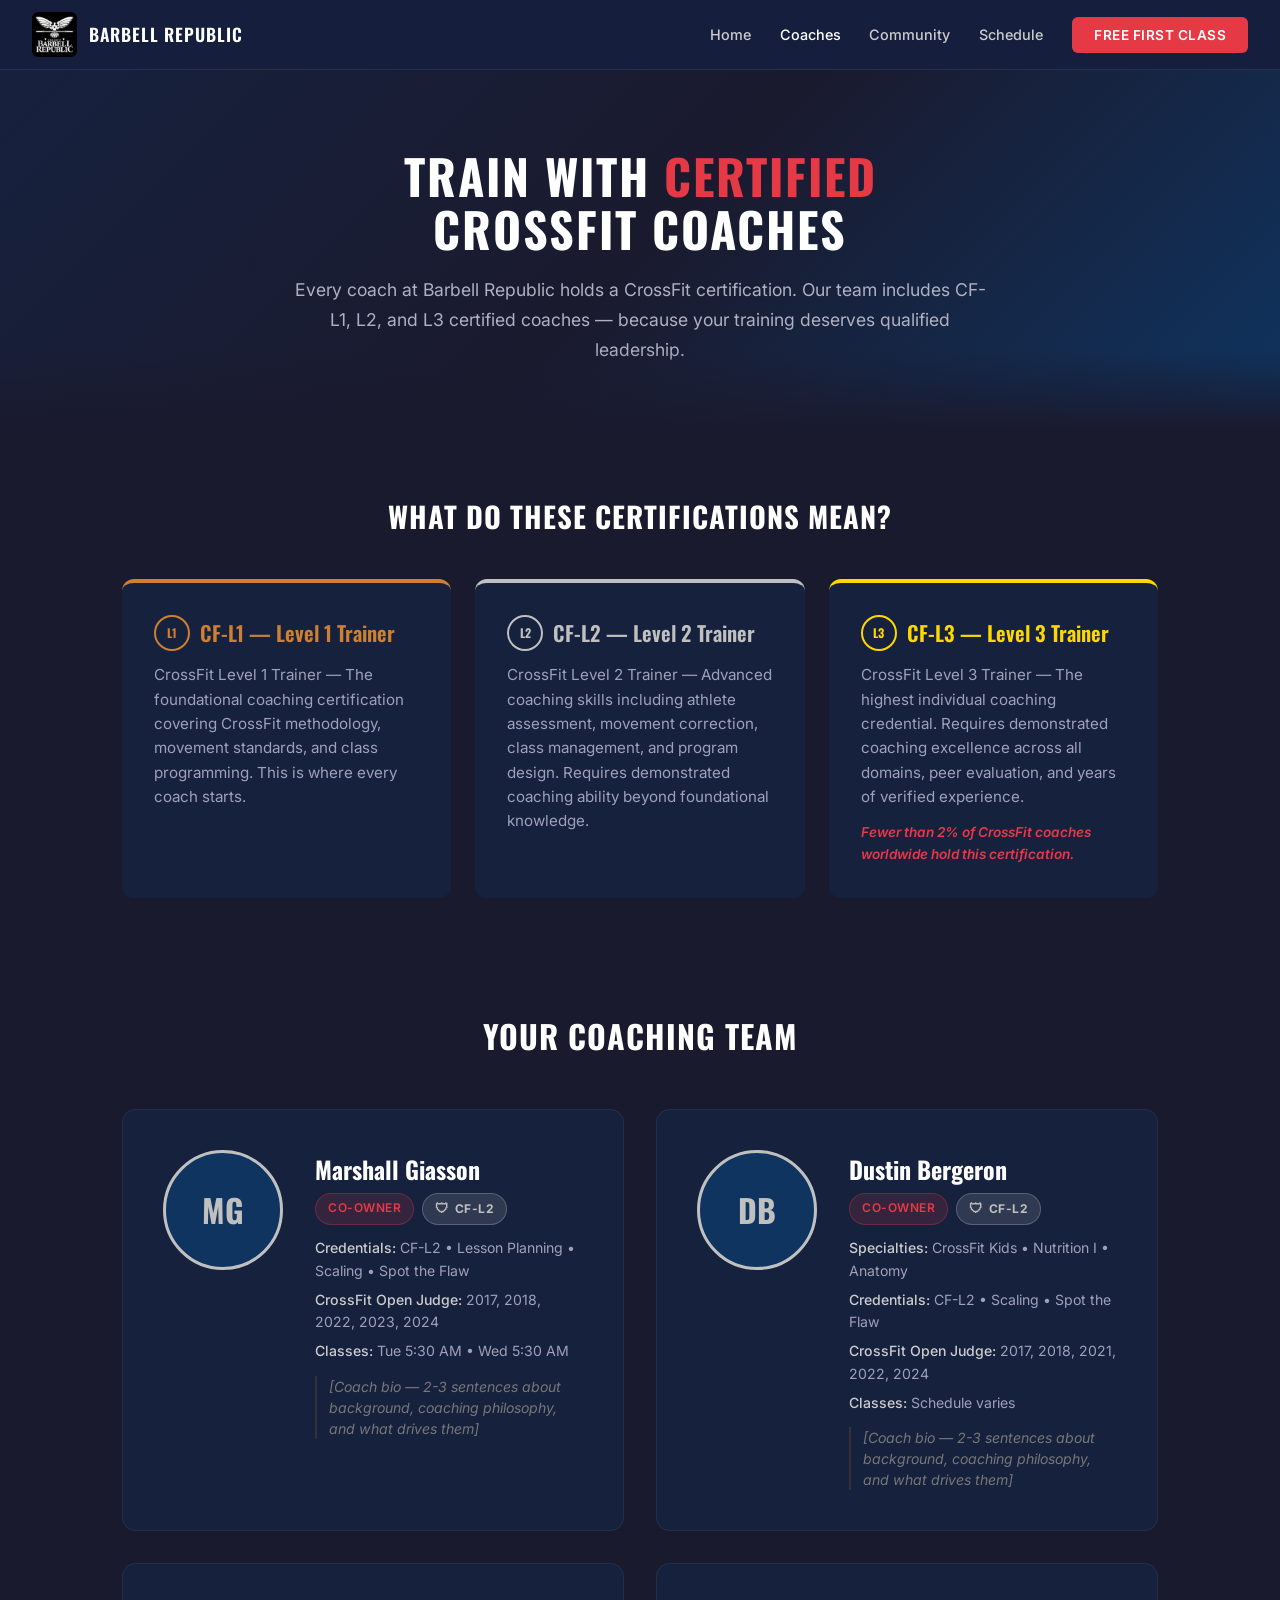
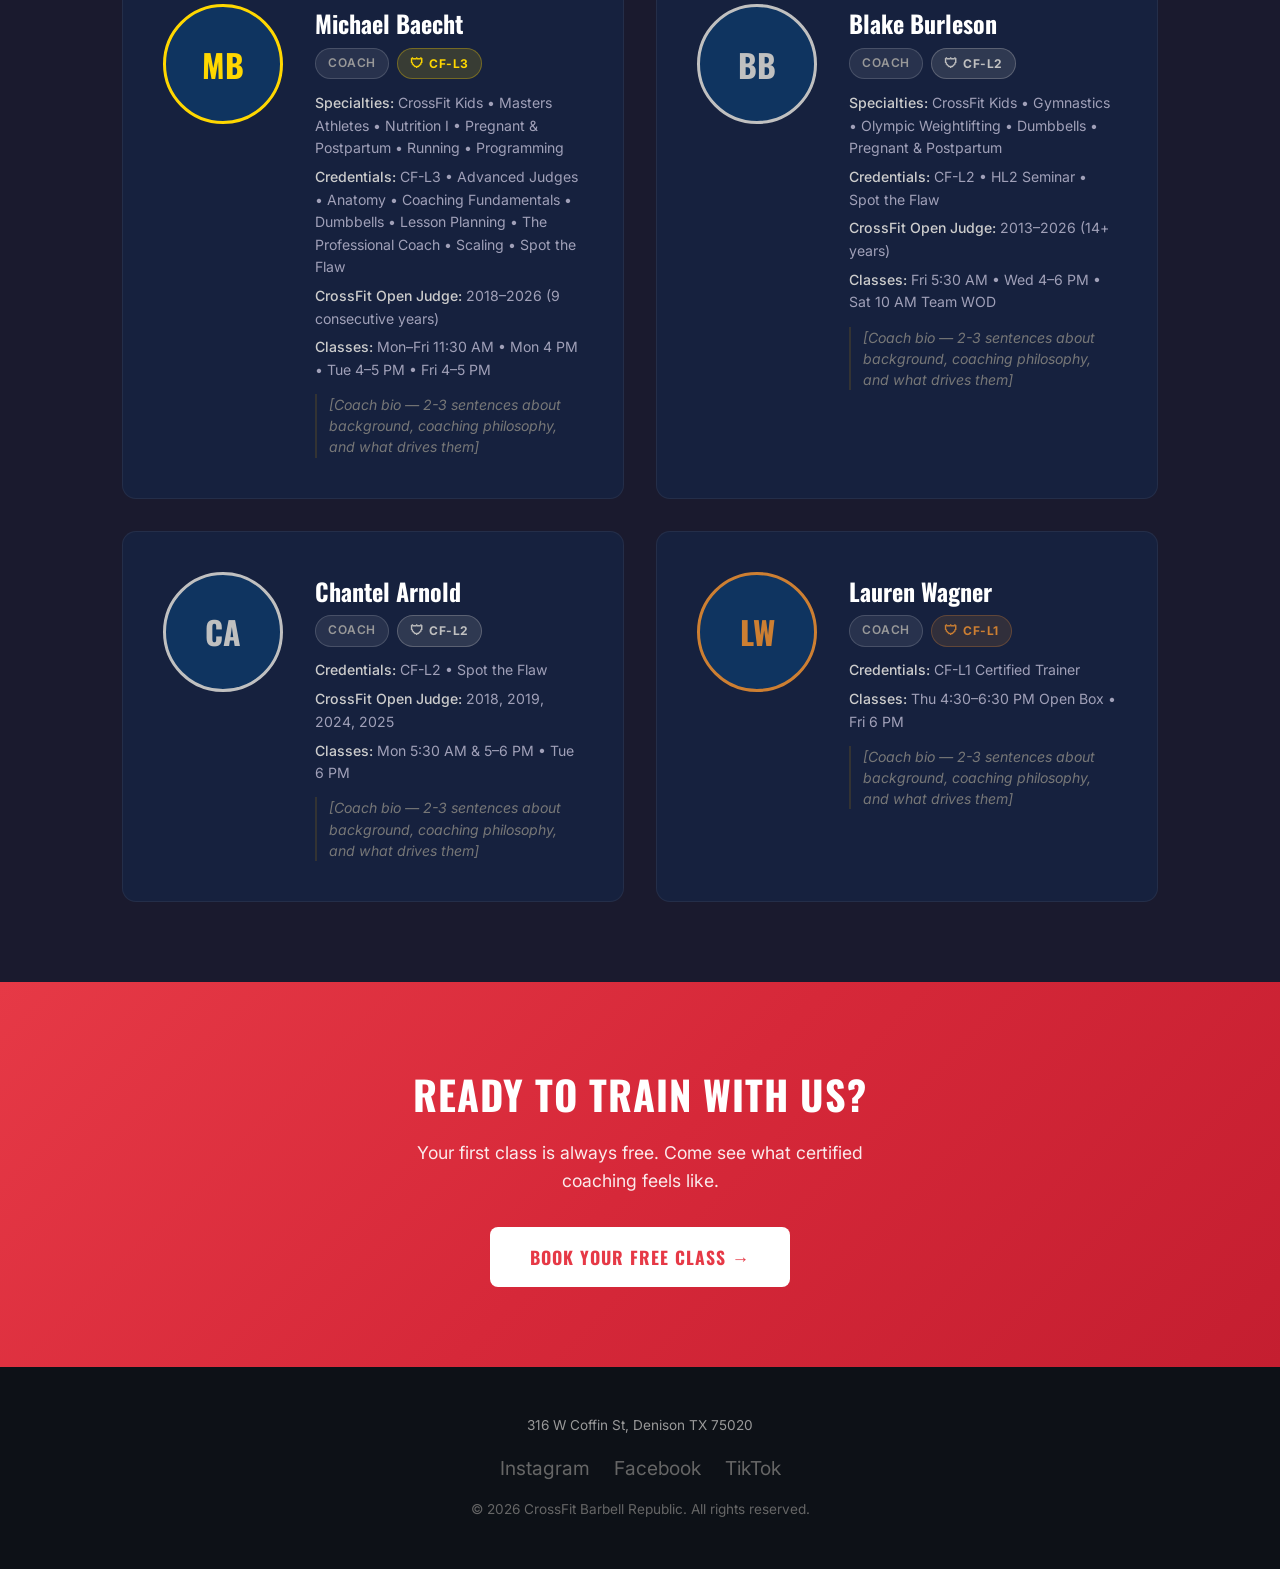
==== cbr_mockup_coaches.html @ 16a5400e "Replace placeholder scaffold with real CBR mockup pages - Homepage with hero, coach previews, stats," ====
<!DOCTYPE html>
<html lang="en">
<head>
<meta charset="UTF-8">
<meta name="viewport" content="width=device-width, initial-scale=1.0">
<title>Meet Our Coaches — CrossFit Barbell Republic</title>
<link href="https://fonts.googleapis.com/css2?family=Oswald:wght@400;600;700&family=Inter:wght@300;400;500;600&display=swap" rel="stylesheet">
<style>
*{margin:0;padding:0;box-sizing:border-box}
body{font-family:'Inter',sans-serif;background:#1a1a2e;color:#fff;line-height:1.6}
a{color:#e63946;text-decoration:none}
a:hover{text-decoration:underline}

/* NAV */
nav{position:sticky;top:0;z-index:100;background:rgba(22,33,62,0.97);backdrop-filter:blur(10px);padding:0 2rem;display:flex;align-items:center;justify-content:space-between;height:70px;border-bottom:1px solid rgba(255,255,255,0.08)}
.nav-logo{display:flex;align-items:center;gap:12px}
.nav-logo img{height:45px;border-radius:6px}
.nav-logo span{font-family:'Oswald',sans-serif;font-size:1.1rem;font-weight:600;letter-spacing:1px}
.nav-links{display:flex;align-items:center;gap:1.8rem;list-style:none}
.nav-links a{color:#ccc;font-size:0.9rem;font-weight:500;transition:color 0.2s}
.nav-links a:hover{color:#fff;text-decoration:none}
.nav-links .cta-btn{background:#e63946;color:#fff;padding:10px 22px;border-radius:6px;font-weight:600;font-size:0.85rem;letter-spacing:0.5px;transition:all 0.3s}
.nav-links .cta-btn:hover{background:#d62839;transform:translateY(-1px)}

/* HERO */
.hero{padding:5rem 2rem 4rem;text-align:center;background:linear-gradient(135deg,#16213e 0%,#1a1a2e 50%,#0f3460 100%);position:relative}
.hero::after{content:'';position:absolute;bottom:0;left:0;right:0;height:80px;background:linear-gradient(transparent,#1a1a2e)}
.hero h1{font-family:'Oswald',sans-serif;font-size:3rem;font-weight:700;letter-spacing:2px;margin-bottom:1.2rem;line-height:1.1}
.hero h1 span{color:#e63946}
.hero p{max-width:700px;margin:0 auto;font-size:1.1rem;color:#b0b0c0;line-height:1.7}

/* CERT EXPLAINER */
.cert-section{padding:4rem 2rem;max-width:1100px;margin:0 auto}
.cert-section h2{font-family:'Oswald',sans-serif;font-size:1.8rem;text-align:center;margin-bottom:2.5rem;letter-spacing:1px}
.cert-grid{display:grid;grid-template-columns:repeat(auto-fit,minmax(300px,1fr));gap:1.5rem}
.cert-card{background:#16213e;border-radius:12px;padding:2rem;border-top:4px solid;transition:transform 0.3s}
.cert-card:hover{transform:translateY(-4px)}
.cert-card.l1{border-top-color:#CD7F32}
.cert-card.l2{border-top-color:#C0C0C0}
.cert-card.l3{border-top-color:#FFD700}
.cert-card .cert-label{font-family:'Oswald',sans-serif;font-size:1.3rem;font-weight:600;margin-bottom:0.8rem;display:flex;align-items:center;gap:10px}
.cert-card.l1 .cert-label{color:#CD7F32}
.cert-card.l2 .cert-label{color:#C0C0C0}
.cert-card.l3 .cert-label{color:#FFD700}
.cert-card .cert-badge-icon{width:36px;height:36px;border-radius:50%;display:flex;align-items:center;justify-content:center;font-size:0.75rem;font-weight:700;border:2px solid}
.cert-card.l1 .cert-badge-icon{border-color:#CD7F32;color:#CD7F32}
.cert-card.l2 .cert-badge-icon{border-color:#C0C0C0;color:#C0C0C0}
.cert-card.l3 .cert-badge-icon{border-color:#FFD700;color:#FFD700}
.cert-card p{color:#a0a0b8;font-size:0.95rem;line-height:1.6}
.cert-card .rarity{margin-top:0.8rem;font-size:0.85rem;font-weight:600;color:#e63946;font-style:italic}

/* COACH CARDS */
.coaches-section{padding:3rem 2rem 5rem;max-width:1100px;margin:0 auto}
.coaches-section h2{font-family:'Oswald',sans-serif;font-size:2rem;text-align:center;margin-bottom:3rem;letter-spacing:1px}
.coaches-grid{display:grid;grid-template-columns:repeat(auto-fit,minmax(480px,1fr));gap:2rem}
@media(max-width:540px){.coaches-grid{grid-template-columns:1fr}}
.coach-card{background:#16213e;border-radius:14px;padding:2.5rem;display:flex;gap:2rem;align-items:flex-start;border:1px solid rgba(255,255,255,0.06);transition:all 0.3s;position:relative;overflow:hidden}
.coach-card:hover{transform:translateY(-4px);box-shadow:0 12px 40px rgba(0,0,0,0.3);border-color:rgba(255,255,255,0.12)}
.coach-avatar{flex-shrink:0;width:120px;height:120px;border-radius:50%;display:flex;align-items:center;justify-content:center;font-family:'Oswald',sans-serif;font-size:2rem;font-weight:700;background:#0f3460;border:3px solid}
.coach-avatar.l1{border-color:#CD7F32;color:#CD7F32}
.coach-avatar.l2{border-color:#C0C0C0;color:#C0C0C0}
.coach-avatar.l3{border-color:#FFD700;color:#FFD700}
.coach-info{flex:1;min-width:0}
.coach-name{font-family:'Oswald',sans-serif;font-size:1.5rem;font-weight:700;margin-bottom:0.3rem}
.coach-badges{display:flex;gap:8px;flex-wrap:wrap;margin-bottom:0.8rem}
.role-badge{padding:4px 12px;border-radius:20px;font-size:0.75rem;font-weight:600;letter-spacing:0.5px;text-transform:uppercase}
.role-badge.owner{background:rgba(230,57,70,0.15);color:#e63946;border:1px solid rgba(230,57,70,0.3)}
.role-badge.coach{background:rgba(255,255,255,0.08);color:#999;border:1px solid rgba(255,255,255,0.15)}
.cert-badge{padding:4px 12px;border-radius:20px;font-size:0.75rem;font-weight:700;letter-spacing:0.5px;display:flex;align-items:center;gap:5px}
.cert-badge.l1{background:rgba(205,127,50,0.15);color:#CD7F32;border:1px solid rgba(205,127,50,0.3)}
.cert-badge.l2{background:rgba(192,192,192,0.15);color:#C0C0C0;border:1px solid rgba(192,192,192,0.3)}
.cert-badge.l3{background:rgba(255,215,0,0.15);color:#FFD700;border:1px solid rgba(255,215,0,0.3)}
.cert-badge .shield{font-size:0.85rem}
.coach-detail{font-size:0.88rem;color:#a0a0b8;margin-bottom:0.4rem}
.coach-detail strong{color:#ccc;font-weight:500}
.coach-bio{font-size:0.88rem;color:#777;font-style:italic;margin-top:0.8rem;line-height:1.5;border-left:2px solid #333;padding-left:12px}

/* BOTTOM CTA */
.bottom-cta{padding:5rem 2rem;text-align:center;background:linear-gradient(135deg,#e63946 0%,#d62839 50%,#c41e30 100%)}
.bottom-cta h2{font-family:'Oswald',sans-serif;font-size:2.5rem;margin-bottom:0.8rem;letter-spacing:1px}
.bottom-cta p{font-size:1.1rem;margin-bottom:2rem;opacity:0.9;max-width:500px;margin-left:auto;margin-right:auto}
.bottom-cta .btn{display:inline-block;background:#fff;color:#e63946;padding:16px 40px;border-radius:8px;font-family:'Oswald',sans-serif;font-size:1.1rem;font-weight:700;letter-spacing:1px;transition:all 0.3s;text-decoration:none}
.bottom-cta .btn:hover{transform:translateY(-2px);box-shadow:0 8px 30px rgba(0,0,0,0.3);text-decoration:none}

/* FOOTER */
footer{background:#0d1117;padding:3rem 2rem;text-align:center;color:#666;font-size:0.85rem}
footer .address{color:#999;margin-bottom:0.5rem}
footer .socials{margin:1rem 0;display:flex;justify-content:center;gap:1.5rem}
footer .socials a{color:#666;font-size:1.2rem;transition:color 0.2s}
footer .socials a:hover{color:#e63946}

/* MOBILE */
@media(max-width:768px){
  .nav-links{display:none}
  .hero h1{font-size:2rem}
  .hero p{font-size:0.95rem}
  .cert-grid{grid-template-columns:1fr}
  .coach-card{flex-direction:column;align-items:center;text-align:center;padding:2rem 1.5rem}
  .coach-info{text-align:center}
  .coach-badges{justify-content:center}
  .coach-bio{border-left:none;padding-left:0;border-top:1px solid #333;padding-top:10px;text-align:center}
  .bottom-cta h2{font-size:1.8rem}
}
</style>
</head>
<body>

<!-- NAV -->
<nav>
  <div class="nav-logo">
    <img src="logo.jpg" alt="CBR Logo" onerror="this.style.display='none'">
    <span>BARBELL REPUBLIC</span>
  </div>
  <ul class="nav-links">
    <li><a href="cbr_mockup_homepage.html">Home</a></li>
    <li><a href="cbr_mockup_coaches.html" style="color:#fff">Coaches</a></li>
    <li><a href="cbr_mockup_social.html">Community</a></li>
    <li><a href="cbr_mockup_freetrial.html">Schedule</a></li>
    <li><a href="cbr_mockup_freetrial.html" class="cta-btn">FREE FIRST CLASS</a></li>
  </ul>
</nav>

<!-- HERO -->
<section class="hero">
  <h1>TRAIN WITH <span>CERTIFIED</span><br>CROSSFIT COACHES</h1>
  <p>Every coach at Barbell Republic holds a CrossFit certification. Our team includes CF-L1, L2, and L3 certified coaches &mdash; because your training deserves qualified leadership.</p>
</section>

<!-- CERTIFICATION EXPLAINER -->
<section class="cert-section">
  <h2>WHAT DO THESE CERTIFICATIONS MEAN?</h2>
  <div class="cert-grid">
    <div class="cert-card l1">
      <div class="cert-label"><div class="cert-badge-icon">L1</div> CF-L1 &mdash; Level 1 Trainer</div>
      <p>CrossFit Level 1 Trainer &mdash; The foundational coaching certification covering CrossFit methodology, movement standards, and class programming. This is where every coach starts.</p>
    </div>
    <div class="cert-card l2">
      <div class="cert-label"><div class="cert-badge-icon">L2</div> CF-L2 &mdash; Level 2 Trainer</div>
      <p>CrossFit Level 2 Trainer &mdash; Advanced coaching skills including athlete assessment, movement correction, class management, and program design. Requires demonstrated coaching ability beyond foundational knowledge.</p>
    </div>
    <div class="cert-card l3">
      <div class="cert-label"><div class="cert-badge-icon">L3</div> CF-L3 &mdash; Level 3 Trainer</div>
      <p>CrossFit Level 3 Trainer &mdash; The highest individual coaching credential. Requires demonstrated coaching excellence across all domains, peer evaluation, and years of verified experience.</p>
      <div class="rarity">Fewer than 2% of CrossFit coaches worldwide hold this certification.</div>
    </div>
  </div>
</section>

<!-- COACH CARDS -->
<section class="coaches-section">
  <h2>YOUR COACHING TEAM</h2>
  <div class="coaches-grid">

    <!-- Marshall -->
    <div class="coach-card">
      <div class="coach-avatar l2">MG</div>
      <div class="coach-info">
        <div class="coach-name">Marshall Giasson</div>
        <div class="coach-badges">
          <span class="role-badge owner">Co-Owner</span>
          <span class="cert-badge l2"><span class="shield">&#x1f6e1;</span> CF-L2</span>
        </div>
        <div class="coach-detail"><strong>Credentials:</strong> CF-L2 &bull; Lesson Planning &bull; Scaling &bull; Spot the Flaw</div>
        <div class="coach-detail"><strong>CrossFit Open Judge:</strong> 2017, 2018, 2022, 2023, 2024</div>
        <div class="coach-detail"><strong>Classes:</strong> Tue 5:30 AM &bull; Wed 5:30 AM</div>
        <div class="coach-bio">[Coach bio &mdash; 2-3 sentences about background, coaching philosophy, and what drives them]</div>
      </div>
    </div>

    <!-- Dustin -->
    <div class="coach-card">
      <div class="coach-avatar l2">DB</div>
      <div class="coach-info">
        <div class="coach-name">Dustin Bergeron</div>
        <div class="coach-badges">
          <span class="role-badge owner">Co-Owner</span>
          <span class="cert-badge l2"><span class="shield">&#x1f6e1;</span> CF-L2</span>
        </div>
        <div class="coach-detail"><strong>Specialties:</strong> CrossFit Kids &bull; Nutrition I &bull; Anatomy</div>
        <div class="coach-detail"><strong>Credentials:</strong> CF-L2 &bull; Scaling &bull; Spot the Flaw</div>
        <div class="coach-detail"><strong>CrossFit Open Judge:</strong> 2017, 2018, 2021, 2022, 2024</div>
        <div class="coach-detail"><strong>Classes:</strong> Schedule varies</div>
        <div class="coach-bio">[Coach bio &mdash; 2-3 sentences about background, coaching philosophy, and what drives them]</div>
      </div>
    </div>

    <!-- Michael -->
    <div class="coach-card">
      <div class="coach-avatar l3">MB</div>
      <div class="coach-info">
        <div class="coach-name">Michael Baecht</div>
        <div class="coach-badges">
          <span class="role-badge coach">Coach</span>
          <span class="cert-badge l3"><span class="shield">&#x1f6e1;</span> CF-L3</span>
        </div>
        <div class="coach-detail"><strong>Specialties:</strong> CrossFit Kids &bull; Masters Athletes &bull; Nutrition I &bull; Pregnant &amp; Postpartum &bull; Running &bull; Programming</div>
        <div class="coach-detail"><strong>Credentials:</strong> CF-L3 &bull; Advanced Judges &bull; Anatomy &bull; Coaching Fundamentals &bull; Dumbbells &bull; Lesson Planning &bull; The Professional Coach &bull; Scaling &bull; Spot the Flaw</div>
        <div class="coach-detail"><strong>CrossFit Open Judge:</strong> 2018&ndash;2026 (9 consecutive years)</div>
        <div class="coach-detail"><strong>Classes:</strong> Mon&ndash;Fri 11:30 AM &bull; Mon 4 PM &bull; Tue 4&ndash;5 PM &bull; Fri 4&ndash;5 PM</div>
        <div class="coach-bio">[Coach bio &mdash; 2-3 sentences about background, coaching philosophy, and what drives them]</div>
      </div>
    </div>

    <!-- Blake -->
    <div class="coach-card">
      <div class="coach-avatar l2">BB</div>
      <div class="coach-info">
        <div class="coach-name">Blake Burleson</div>
        <div class="coach-badges">
          <span class="role-badge coach">Coach</span>
          <span class="cert-badge l2"><span class="shield">&#x1f6e1;</span> CF-L2</span>
        </div>
        <div class="coach-detail"><strong>Specialties:</strong> CrossFit Kids &bull; Gymnastics &bull; Olympic Weightlifting &bull; Dumbbells &bull; Pregnant &amp; Postpartum</div>
        <div class="coach-detail"><strong>Credentials:</strong> CF-L2 &bull; HL2 Seminar &bull; Spot the Flaw</div>
        <div class="coach-detail"><strong>CrossFit Open Judge:</strong> 2013&ndash;2026 (14+ years)</div>
        <div class="coach-detail"><strong>Classes:</strong> Fri 5:30 AM &bull; Wed 4&ndash;6 PM &bull; Sat 10 AM Team WOD</div>
        <div class="coach-bio">[Coach bio &mdash; 2-3 sentences about background, coaching philosophy, and what drives them]</div>
      </div>
    </div>

    <!-- Chantel -->
    <div class="coach-card">
      <div class="coach-avatar l2">CA</div>
      <div class="coach-info">
        <div class="coach-name">Chantel Arnold</div>
        <div class="coach-badges">
          <span class="role-badge coach">Coach</span>
          <span class="cert-badge l2"><span class="shield">&#x1f6e1;</span> CF-L2</span>
        </div>
        <div class="coach-detail"><strong>Credentials:</strong> CF-L2 &bull; Spot the Flaw</div>
        <div class="coach-detail"><strong>CrossFit Open Judge:</strong> 2018, 2019, 2024, 2025</div>
        <div class="coach-detail"><strong>Classes:</strong> Mon 5:30 AM &amp; 5&ndash;6 PM &bull; Tue 6 PM</div>
        <div class="coach-bio">[Coach bio &mdash; 2-3 sentences about background, coaching philosophy, and what drives them]</div>
      </div>
    </div>

    <!-- Lauren -->
    <div class="coach-card">
      <div class="coach-avatar l1">LW</div>
      <div class="coach-info">
        <div class="coach-name">Lauren Wagner</div>
        <div class="coach-badges">
          <span class="role-badge coach">Coach</span>
          <span class="cert-badge l1"><span class="shield">&#x1f6e1;</span> CF-L1</span>
        </div>
        <div class="coach-detail"><strong>Credentials:</strong> CF-L1 Certified Trainer</div>
        <div class="coach-detail"><strong>Classes:</strong> Thu 4:30&ndash;6:30 PM Open Box &bull; Fri 6 PM</div>
        <div class="coach-bio">[Coach bio &mdash; 2-3 sentences about background, coaching philosophy, and what drives them]</div>
      </div>
    </div>

  </div>
</section>

<!-- BOTTOM CTA -->
<section class="bottom-cta">
  <h2>READY TO TRAIN WITH US?</h2>
  <p>Your first class is always free. Come see what certified coaching feels like.</p>
  <a href="cbr_mockup_freetrial.html" class="btn">BOOK YOUR FREE CLASS &rarr;</a>
</section>

<!-- FOOTER -->
<footer>
  <div class="address">316 W Coffin St, Denison TX 75020</div>
  <div class="socials">
    <a href="#">Instagram</a>
    <a href="#">Facebook</a>
    <a href="#">TikTok</a>
  </div>
  <p>&copy; 2026 CrossFit Barbell Republic. All rights reserved.</p>
</footer>

</body>
</html>
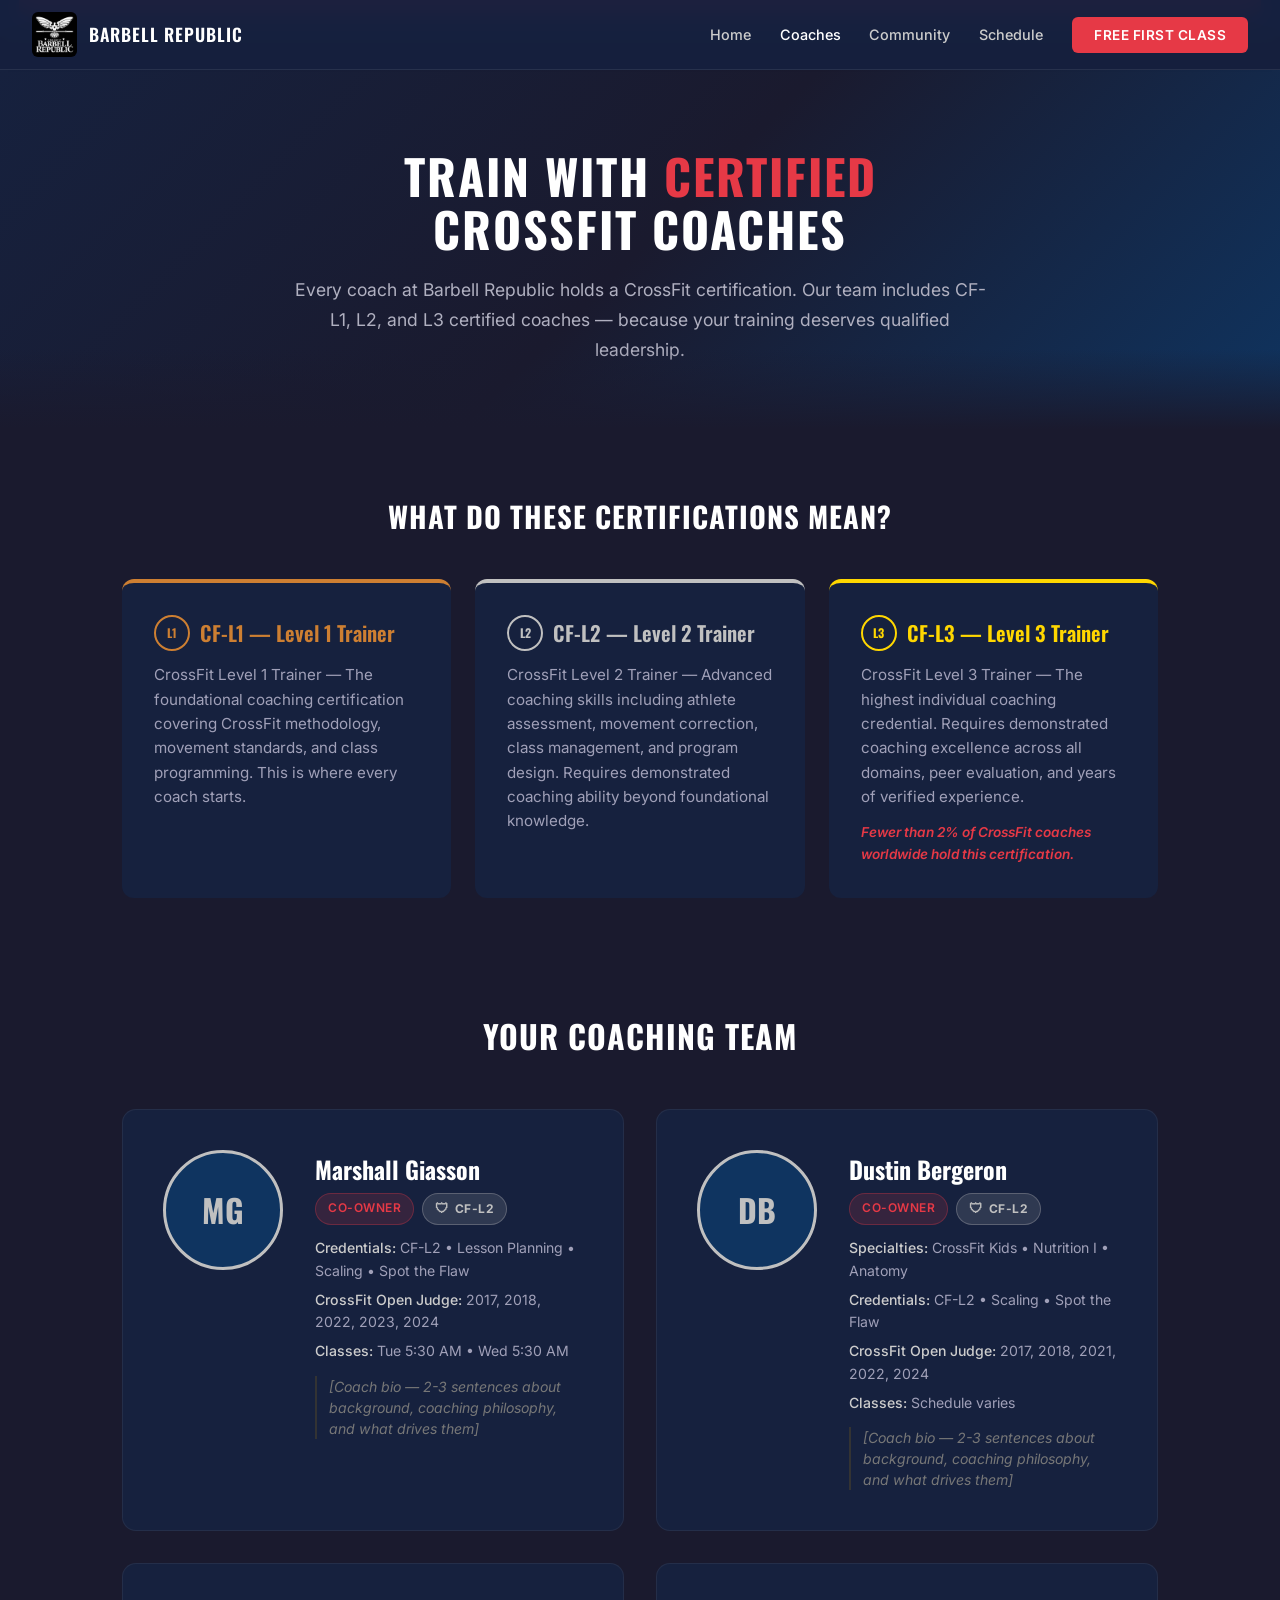
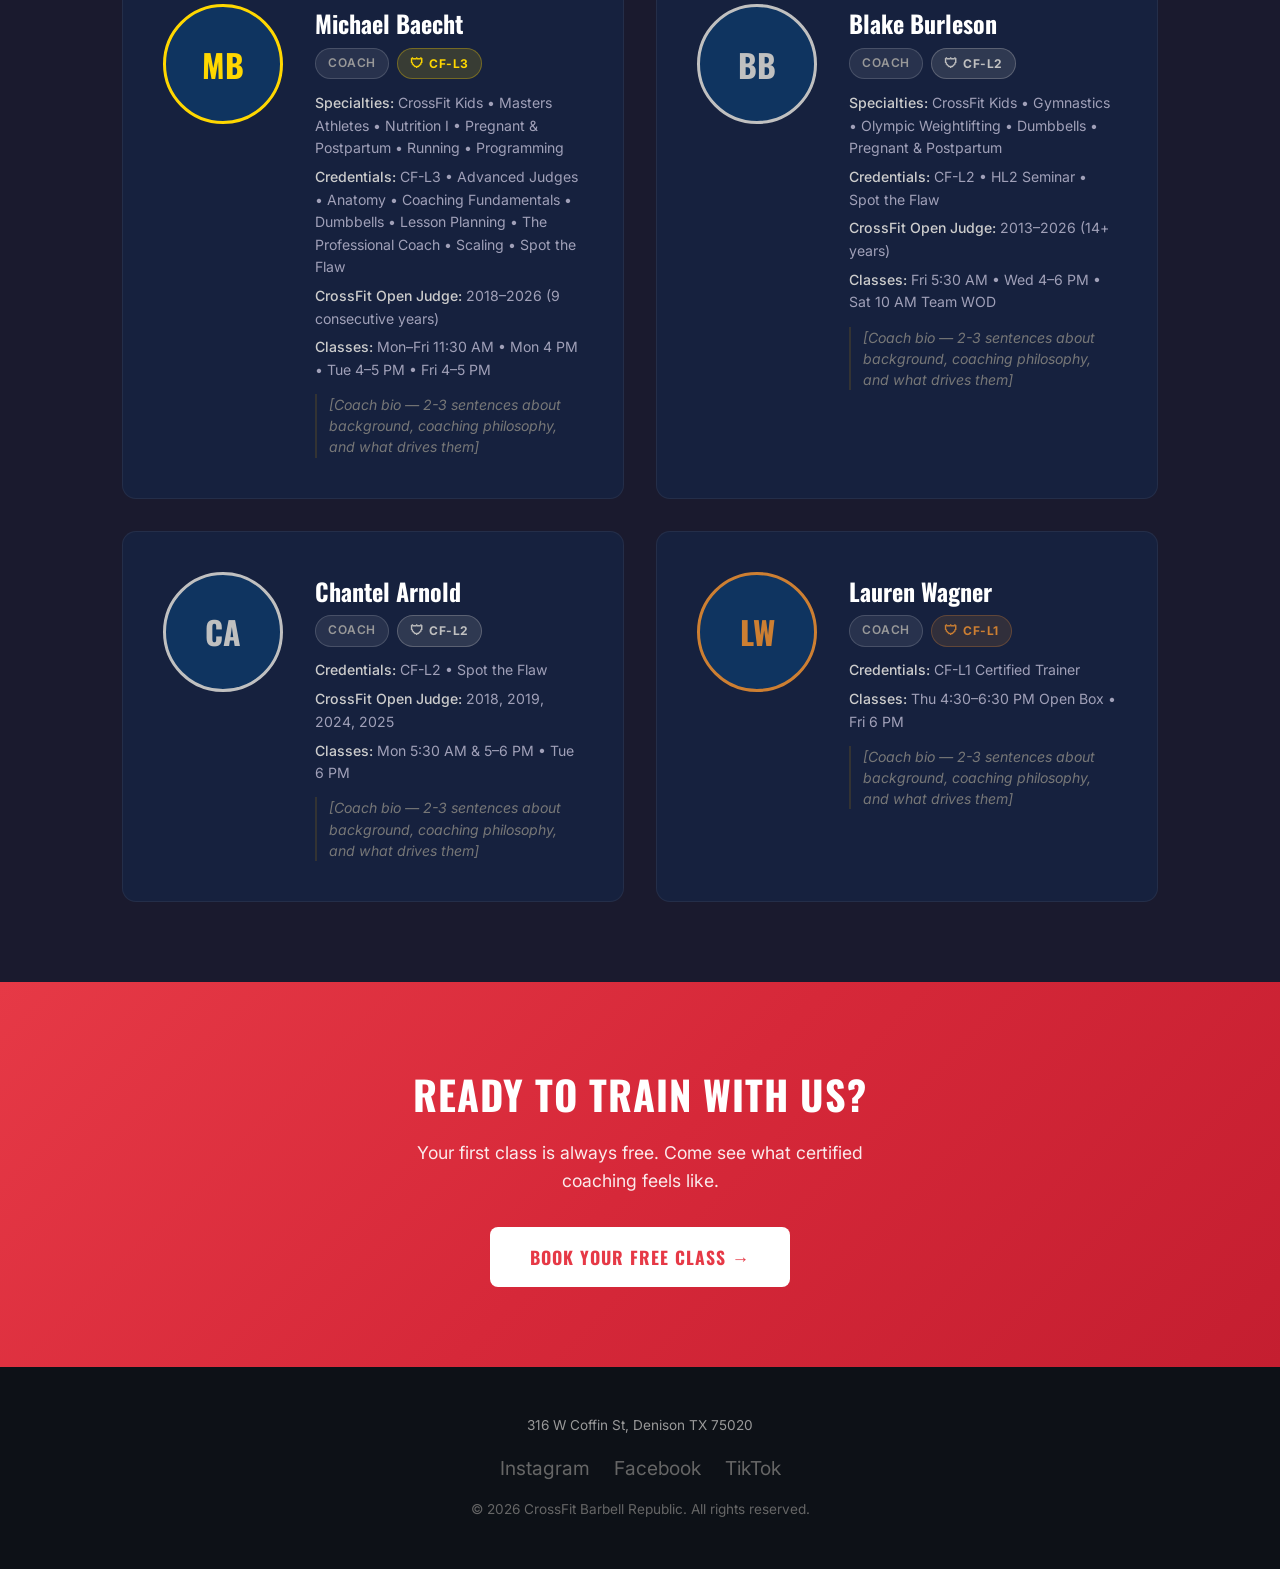
==== commit ef4a6704: "Add mobile hamburger menu to all 4 pages - Hamburger icon appears on mobile (<=768px) in the nav bar" ====
--- a/cbr_mockup_coaches.html
+++ b/cbr_mockup_coaches.html
@@ -21,6 +21,19 @@
 .nav-links a:hover{color:#fff;text-decoration:none}
 .nav-links .cta-btn{background:#e63946;color:#fff;padding:10px 22px;border-radius:6px;font-weight:600;font-size:0.85rem;letter-spacing:0.5px;transition:all 0.3s}
 .nav-links .cta-btn:hover{background:#d62839;transform:translateY(-1px)}
+
+/* HAMBURGER + MOBILE MENU */
+.hamburger{display:none;background:transparent;border:0;cursor:pointer;width:44px;height:44px;flex-direction:column;justify-content:center;align-items:center;gap:5px;padding:0;z-index:101}
+.hamburger span{display:block;width:26px;height:2px;background:#fff;border-radius:2px;transition:all 0.3s ease}
+body.menu-open .hamburger span:nth-child(1){transform:translateY(7px) rotate(45deg)}
+body.menu-open .hamburger span:nth-child(2){opacity:0}
+body.menu-open .hamburger span:nth-child(3){transform:translateY(-7px) rotate(-45deg)}
+.mobile-menu{position:fixed;top:70px;left:0;right:0;background:rgba(15,52,96,0.98);backdrop-filter:blur(10px);padding:1.2rem;z-index:99;border-bottom:1px solid rgba(255,255,255,0.1);transform:translateY(-110%);transition:transform 0.3s ease;box-shadow:0 8px 24px rgba(0,0,0,0.4)}
+body.menu-open .mobile-menu{transform:translateY(0)}
+.mobile-menu ul{list-style:none;display:flex;flex-direction:column;gap:0.4rem}
+.mobile-menu a{display:block;padding:0.9rem 1rem;color:#ccc;font-size:1rem;font-family:'Oswald',sans-serif;letter-spacing:1px;border-radius:8px;text-decoration:none;transition:background 0.2s}
+.mobile-menu a:hover,.mobile-menu a.active{background:rgba(255,255,255,0.06);color:#fff;text-decoration:none}
+.mobile-menu a.mobile-cta-btn{background:#e63946;color:#fff !important;text-align:center;font-weight:700;margin-top:0.5rem}
 
 /* HERO */
 .hero{padding:5rem 2rem 4rem;text-align:center;background:linear-gradient(135deg,#16213e 0%,#1a1a2e 50%,#0f3460 100%);position:relative}
@@ -92,6 +105,7 @@
 /* MOBILE */
 @media(max-width:768px){
   .nav-links{display:none}
+  .hamburger{display:flex}
   .hero h1{font-size:2rem}
   .hero p{font-size:0.95rem}
   .cert-grid{grid-template-columns:1fr}
@@ -118,7 +132,21 @@
     <li><a href="cbr_mockup_freetrial.html">Schedule</a></li>
     <li><a href="cbr_mockup_freetrial.html" class="cta-btn">FREE FIRST CLASS</a></li>
   </ul>
+  <button class="hamburger" aria-label="Toggle menu" onclick="document.body.classList.toggle('menu-open')">
+    <span></span><span></span><span></span>
+  </button>
 </nav>
+
+<!-- MOBILE MENU -->
+<div class="mobile-menu">
+  <ul>
+    <li><a href="cbr_mockup_homepage.html">Home</a></li>
+    <li><a href="cbr_mockup_coaches.html" class="active">Coaches</a></li>
+    <li><a href="cbr_mockup_social.html">Community</a></li>
+    <li><a href="cbr_mockup_freetrial.html">Schedule</a></li>
+    <li><a href="cbr_mockup_freetrial.html" class="mobile-cta-btn">FREE FIRST CLASS</a></li>
+  </ul>
+</div>
 
 <!-- HERO -->
 <section class="hero">
@@ -263,9 +291,9 @@
 <footer>
   <div class="address">316 W Coffin St, Denison TX 75020</div>
   <div class="socials">
-    <a href="#">Instagram</a>
-    <a href="#">Facebook</a>
-    <a href="#">TikTok</a>
+    <a href="https://www.instagram.com/crossfit.barbellrepublic/" target="_blank" rel="noopener">Instagram</a>
+    <a href="https://www.facebook.com/crossfitbarbellrepublic" target="_blank" rel="noopener">Facebook</a>
+    <a href="https://www.tiktok.com/@barbellrepublic1" target="_blank" rel="noopener">TikTok</a>
   </div>
   <p>&copy; 2026 CrossFit Barbell Republic. All rights reserved.</p>
 </footer>
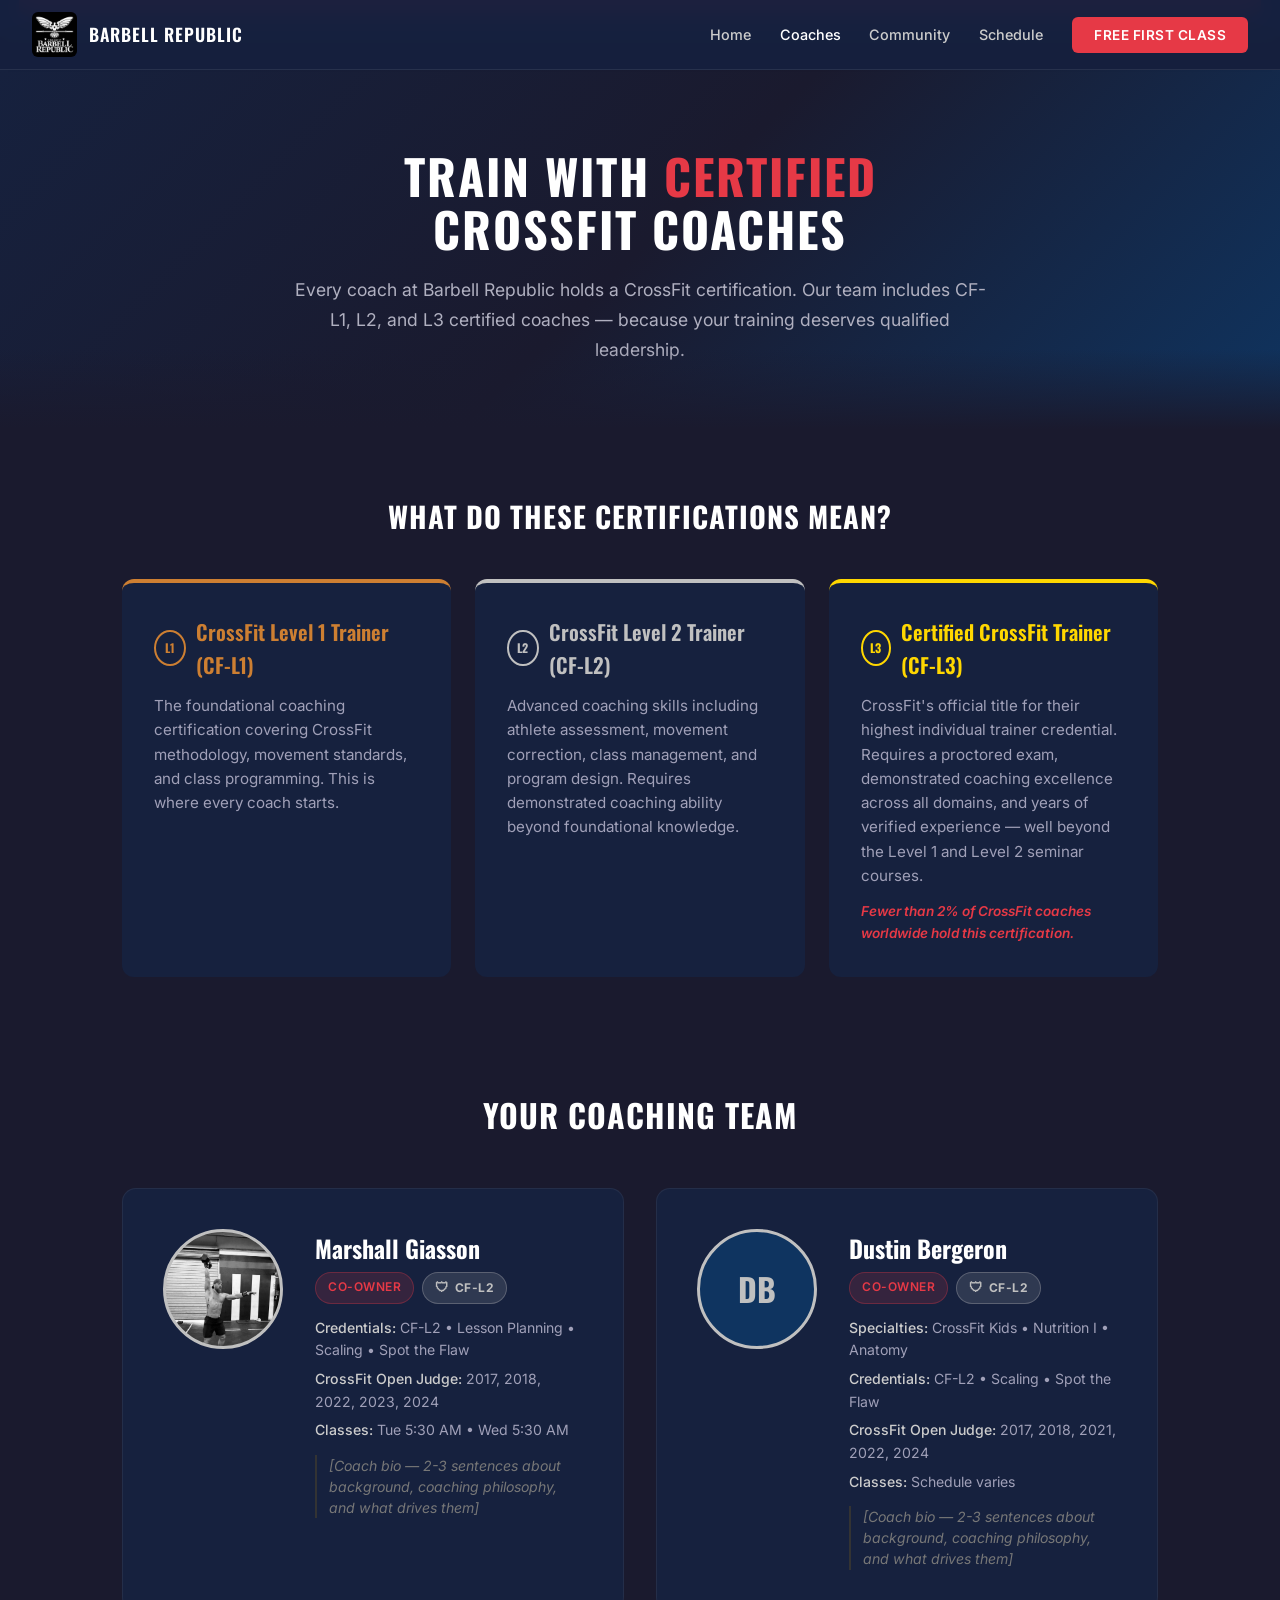
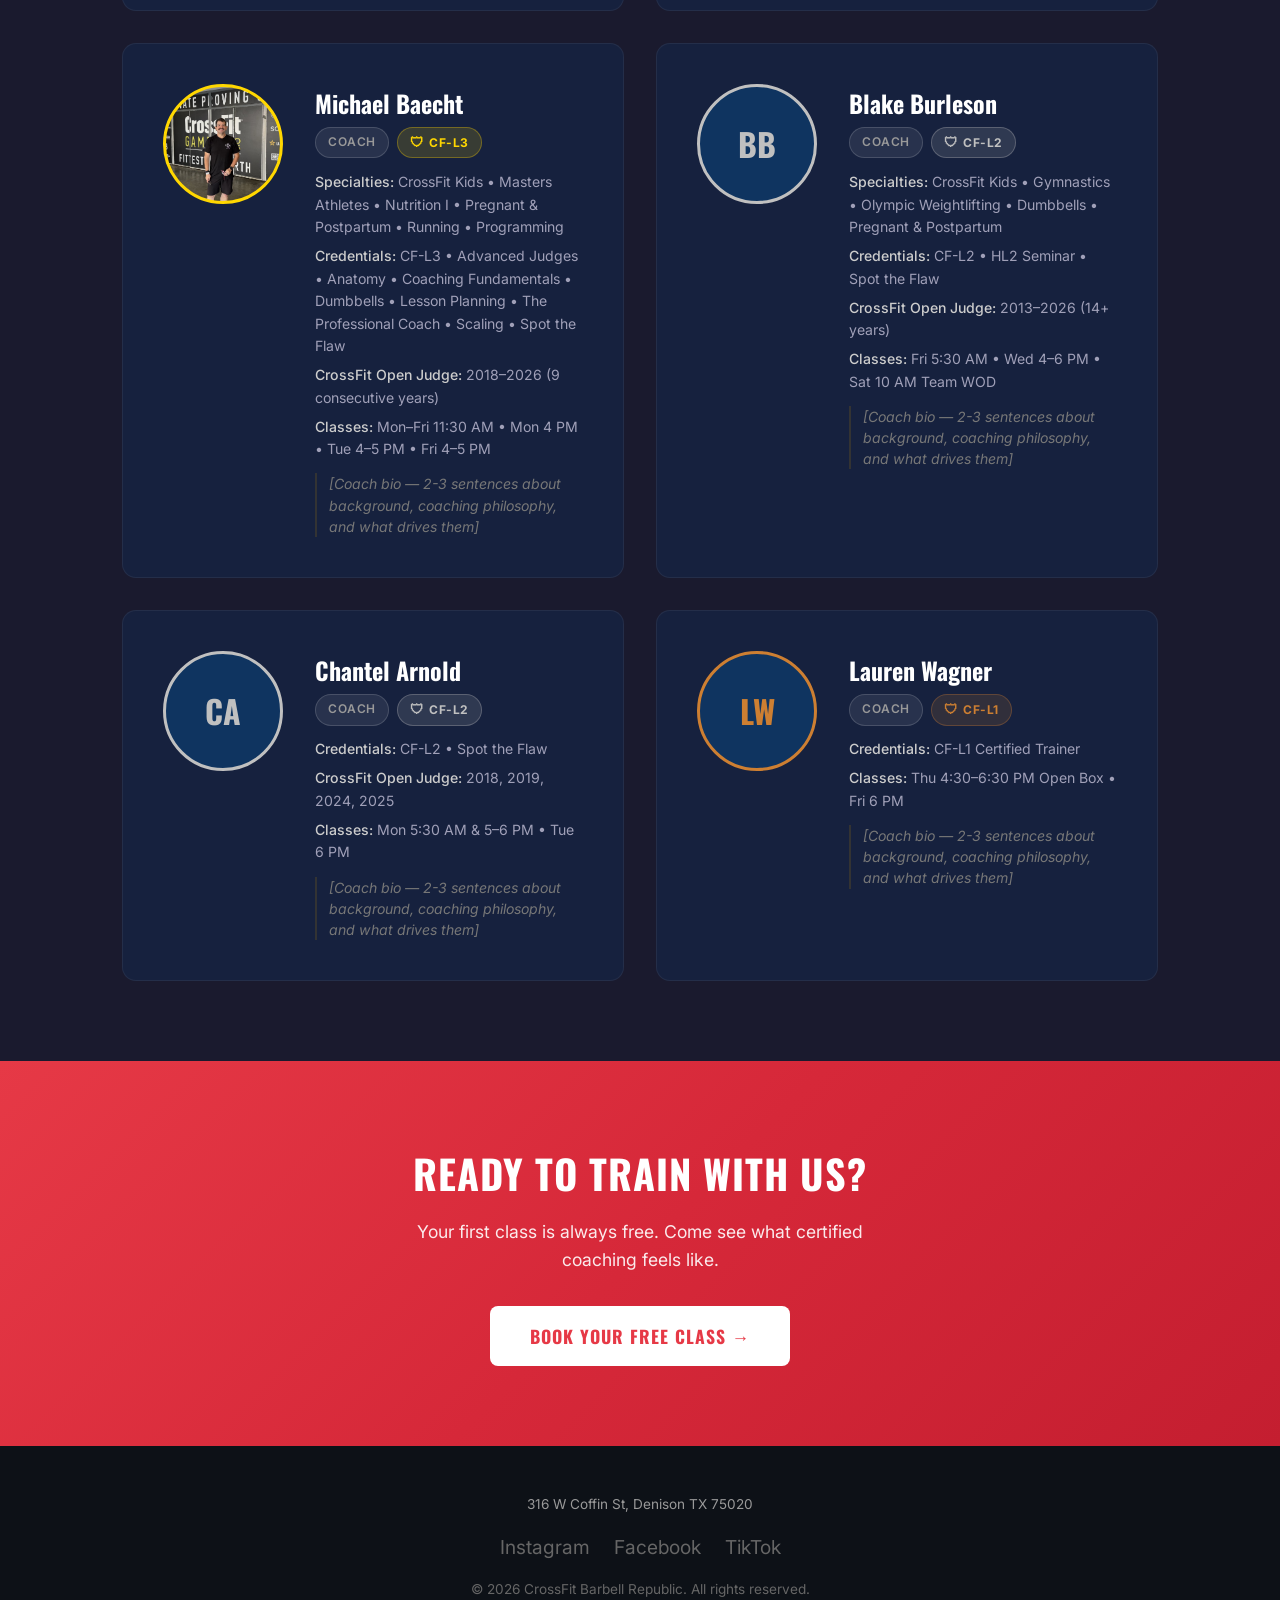
==== commit 8fc13e55: "Add real coach photos (Michael, Marshall) + fix CF-L3 official title - coach-michael.jpg: optimized " ====
--- a/cbr_mockup_coaches.html
+++ b/cbr_mockup_coaches.html
@@ -69,10 +69,11 @@
 @media(max-width:540px){.coaches-grid{grid-template-columns:1fr}}
 .coach-card{background:#16213e;border-radius:14px;padding:2.5rem;display:flex;gap:2rem;align-items:flex-start;border:1px solid rgba(255,255,255,0.06);transition:all 0.3s;position:relative;overflow:hidden}
 .coach-card:hover{transform:translateY(-4px);box-shadow:0 12px 40px rgba(0,0,0,0.3);border-color:rgba(255,255,255,0.12)}
-.coach-avatar{flex-shrink:0;width:120px;height:120px;border-radius:50%;display:flex;align-items:center;justify-content:center;font-family:'Oswald',sans-serif;font-size:2rem;font-weight:700;background:#0f3460;border:3px solid}
+.coach-avatar{flex-shrink:0;width:120px;height:120px;border-radius:50%;display:flex;align-items:center;justify-content:center;font-family:'Oswald',sans-serif;font-size:2rem;font-weight:700;background:#0f3460;border:3px solid;background-size:cover;background-position:center top;overflow:hidden}
 .coach-avatar.l1{border-color:#CD7F32;color:#CD7F32}
 .coach-avatar.l2{border-color:#C0C0C0;color:#C0C0C0}
 .coach-avatar.l3{border-color:#FFD700;color:#FFD700}
+.coach-avatar.has-photo{color:transparent;font-size:0}
 .coach-info{flex:1;min-width:0}
 .coach-name{font-family:'Oswald',sans-serif;font-size:1.5rem;font-weight:700;margin-bottom:0.3rem}
 .coach-badges{display:flex;gap:8px;flex-wrap:wrap;margin-bottom:0.8rem}
@@ -159,16 +160,16 @@
   <h2>WHAT DO THESE CERTIFICATIONS MEAN?</h2>
   <div class="cert-grid">
     <div class="cert-card l1">
-      <div class="cert-label"><div class="cert-badge-icon">L1</div> CF-L1 &mdash; Level 1 Trainer</div>
-      <p>CrossFit Level 1 Trainer &mdash; The foundational coaching certification covering CrossFit methodology, movement standards, and class programming. This is where every coach starts.</p>
+      <div class="cert-label"><div class="cert-badge-icon">L1</div> CrossFit Level 1 Trainer (CF-L1)</div>
+      <p>The foundational coaching certification covering CrossFit methodology, movement standards, and class programming. This is where every coach starts.</p>
     </div>
     <div class="cert-card l2">
-      <div class="cert-label"><div class="cert-badge-icon">L2</div> CF-L2 &mdash; Level 2 Trainer</div>
-      <p>CrossFit Level 2 Trainer &mdash; Advanced coaching skills including athlete assessment, movement correction, class management, and program design. Requires demonstrated coaching ability beyond foundational knowledge.</p>
+      <div class="cert-label"><div class="cert-badge-icon">L2</div> CrossFit Level 2 Trainer (CF-L2)</div>
+      <p>Advanced coaching skills including athlete assessment, movement correction, class management, and program design. Requires demonstrated coaching ability beyond foundational knowledge.</p>
     </div>
     <div class="cert-card l3">
-      <div class="cert-label"><div class="cert-badge-icon">L3</div> CF-L3 &mdash; Level 3 Trainer</div>
-      <p>CrossFit Level 3 Trainer &mdash; The highest individual coaching credential. Requires demonstrated coaching excellence across all domains, peer evaluation, and years of verified experience.</p>
+      <div class="cert-label"><div class="cert-badge-icon">L3</div> Certified CrossFit Trainer (CF-L3)</div>
+      <p>CrossFit's official title for their highest individual trainer credential. Requires a proctored exam, demonstrated coaching excellence across all domains, and years of verified experience &mdash; well beyond the Level 1 and Level 2 seminar courses.</p>
       <div class="rarity">Fewer than 2% of CrossFit coaches worldwide hold this certification.</div>
     </div>
   </div>
@@ -181,7 +182,7 @@
 
     <!-- Marshall -->
     <div class="coach-card">
-      <div class="coach-avatar l2">MG</div>
+      <div class="coach-avatar l2 has-photo" style="background-image:url('coach-marshall.jpg')">MG</div>
       <div class="coach-info">
         <div class="coach-name">Marshall Giasson</div>
         <div class="coach-badges">
@@ -214,7 +215,7 @@
 
     <!-- Michael -->
     <div class="coach-card">
-      <div class="coach-avatar l3">MB</div>
+      <div class="coach-avatar l3 has-photo" style="background-image:url('coach-michael.jpg')">MB</div>
       <div class="coach-info">
         <div class="coach-name">Michael Baecht</div>
         <div class="coach-badges">
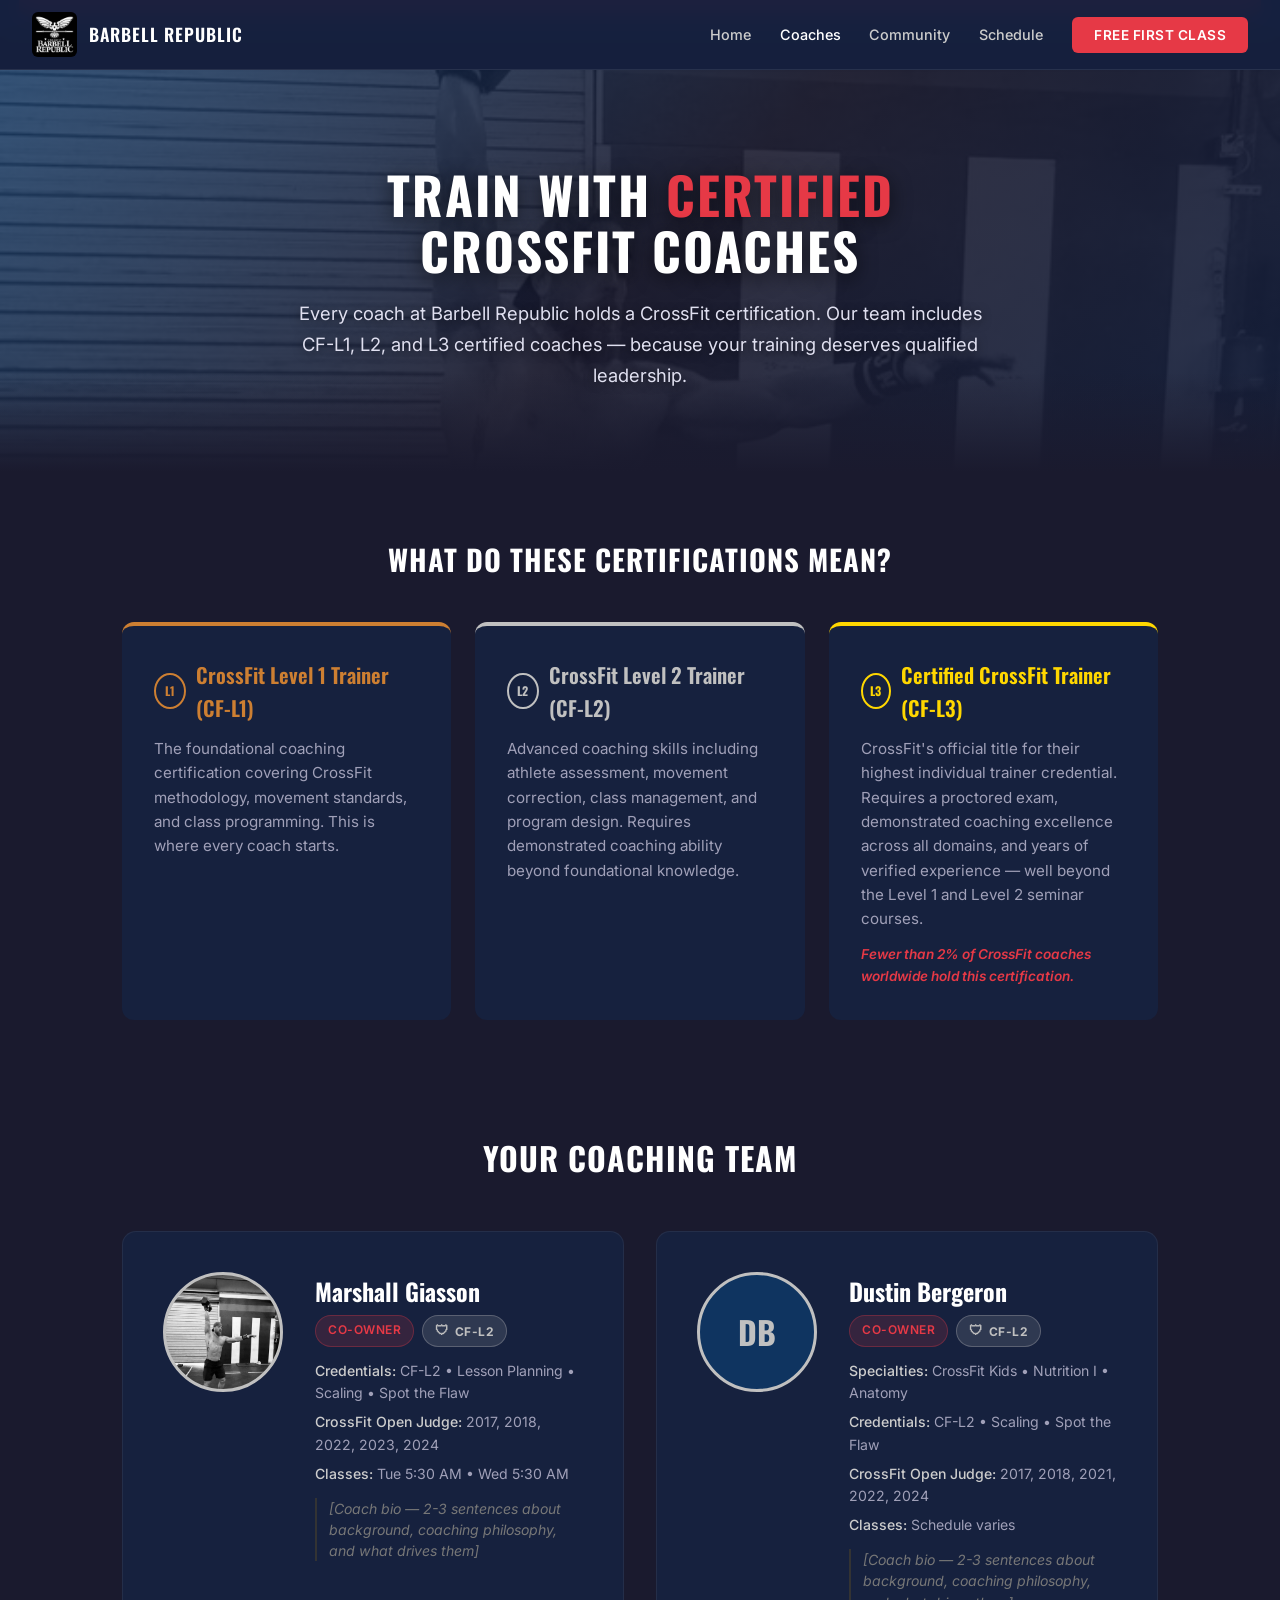
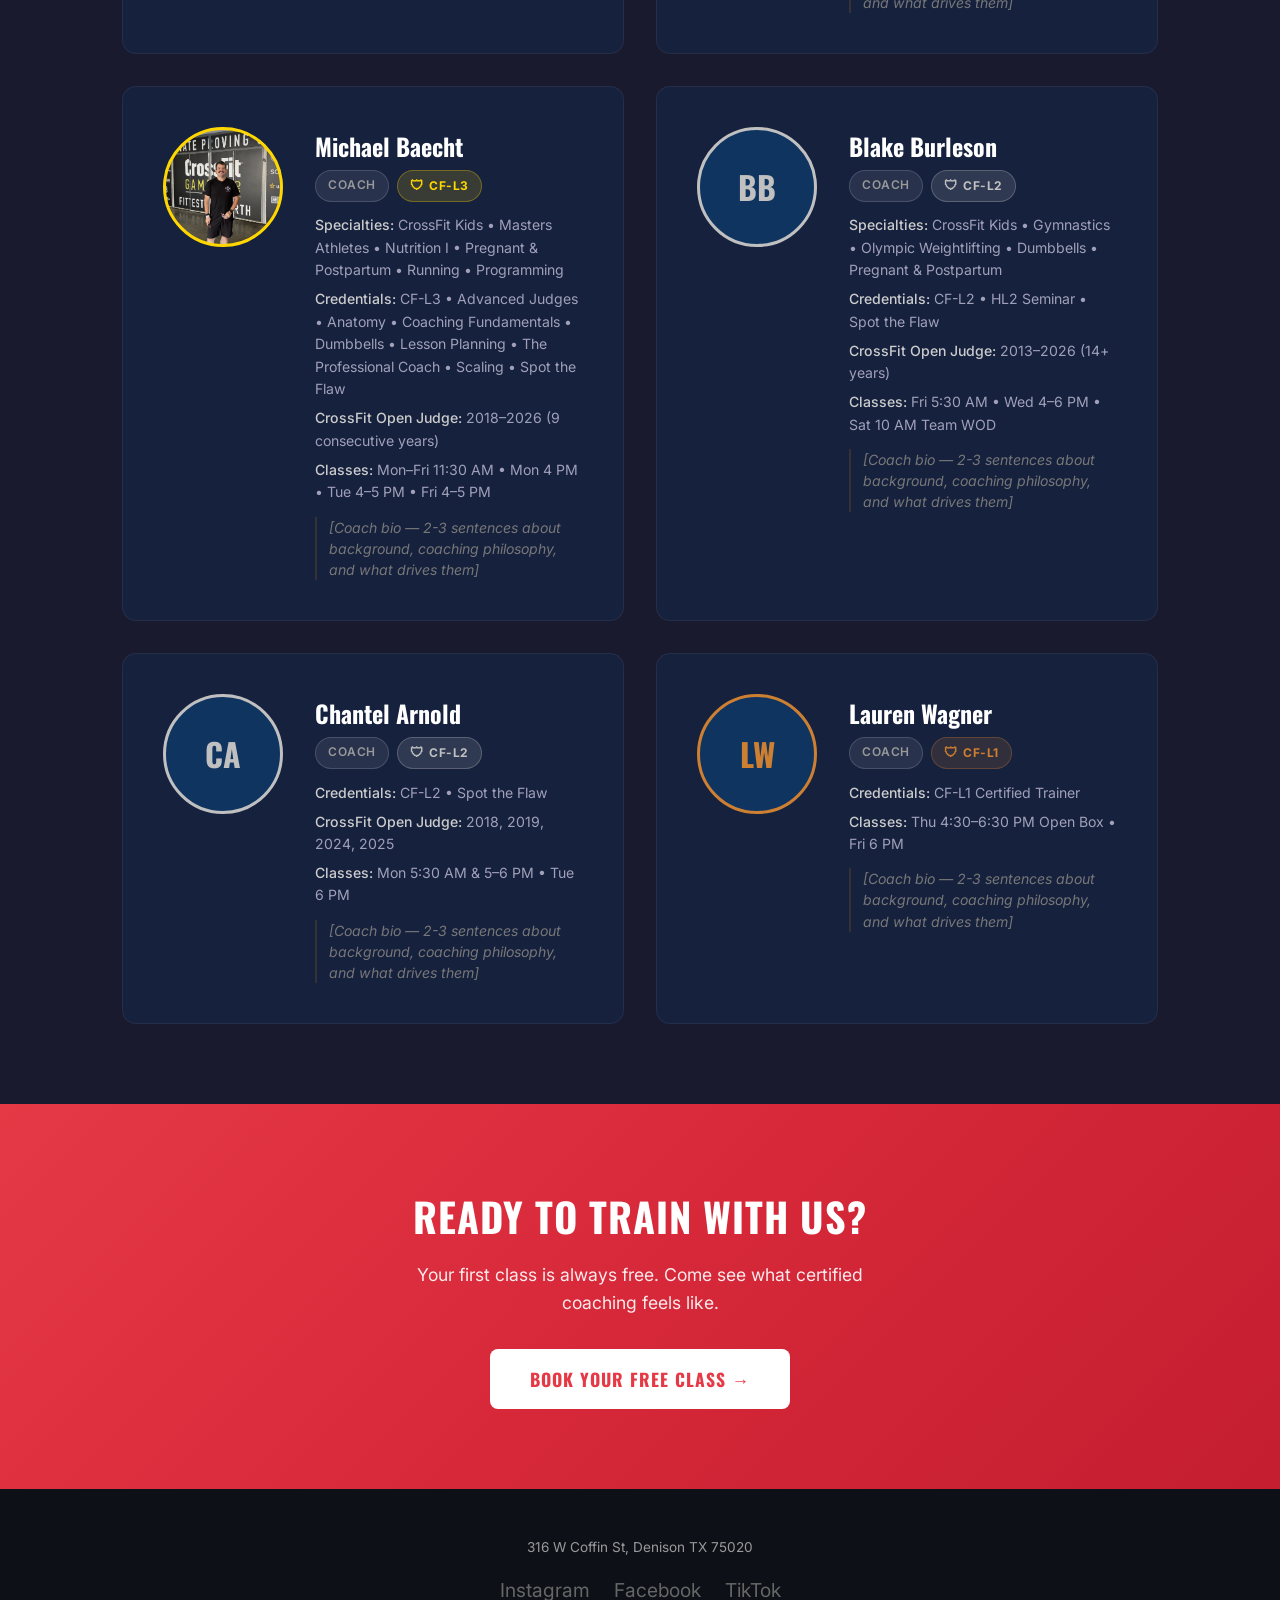
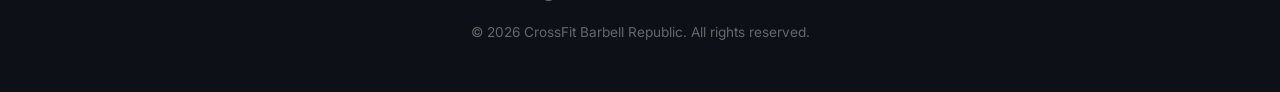
==== commit f4425118: "Apply Option A hero photo background to homepage, coaches, community - Marshall's B&W single-arm DB " ====
--- a/cbr_mockup_coaches.html
+++ b/cbr_mockup_coaches.html
@@ -35,12 +35,14 @@
 .mobile-menu a:hover,.mobile-menu a.active{background:rgba(255,255,255,0.06);color:#fff;text-decoration:none}
 .mobile-menu a.mobile-cta-btn{background:#e63946;color:#fff !important;text-align:center;font-weight:700;margin-top:0.5rem}
 
-/* HERO */
-.hero{padding:5rem 2rem 4rem;text-align:center;background:linear-gradient(135deg,#16213e 0%,#1a1a2e 50%,#0f3460 100%);position:relative}
-.hero::after{content:'';position:absolute;bottom:0;left:0;right:0;height:80px;background:linear-gradient(transparent,#1a1a2e)}
-.hero h1{font-family:'Oswald',sans-serif;font-size:3rem;font-weight:700;letter-spacing:2px;margin-bottom:1.2rem;line-height:1.1}
+/* HERO — Option A: Photo background + dark overlay */
+.hero{position:relative;padding:6rem 2rem 5rem;text-align:center;overflow:hidden;background-image:url('coach-marshall.jpg');background-size:cover;background-position:center 30%}
+.hero::before{content:'';position:absolute;inset:0;background:linear-gradient(135deg,rgba(15,52,96,0.82) 0%,rgba(26,26,46,0.9) 50%,rgba(22,33,62,0.92) 100%)}
+.hero::after{content:'';position:absolute;bottom:0;left:0;right:0;height:100px;background:linear-gradient(transparent,#1a1a2e);z-index:1}
+.hero > *{position:relative;z-index:2}
+.hero h1{font-family:'Oswald',sans-serif;font-size:3.2rem;font-weight:700;letter-spacing:2px;margin-bottom:1.2rem;line-height:1.1;text-shadow:0 4px 20px rgba(0,0,0,0.6)}
 .hero h1 span{color:#e63946}
-.hero p{max-width:700px;margin:0 auto;font-size:1.1rem;color:#b0b0c0;line-height:1.7}
+.hero p{max-width:700px;margin:0 auto;font-size:1.15rem;color:#e0e0f0;line-height:1.7;text-shadow:0 2px 10px rgba(0,0,0,0.5)}
 
 /* CERT EXPLAINER */
 .cert-section{padding:4rem 2rem;max-width:1100px;margin:0 auto}
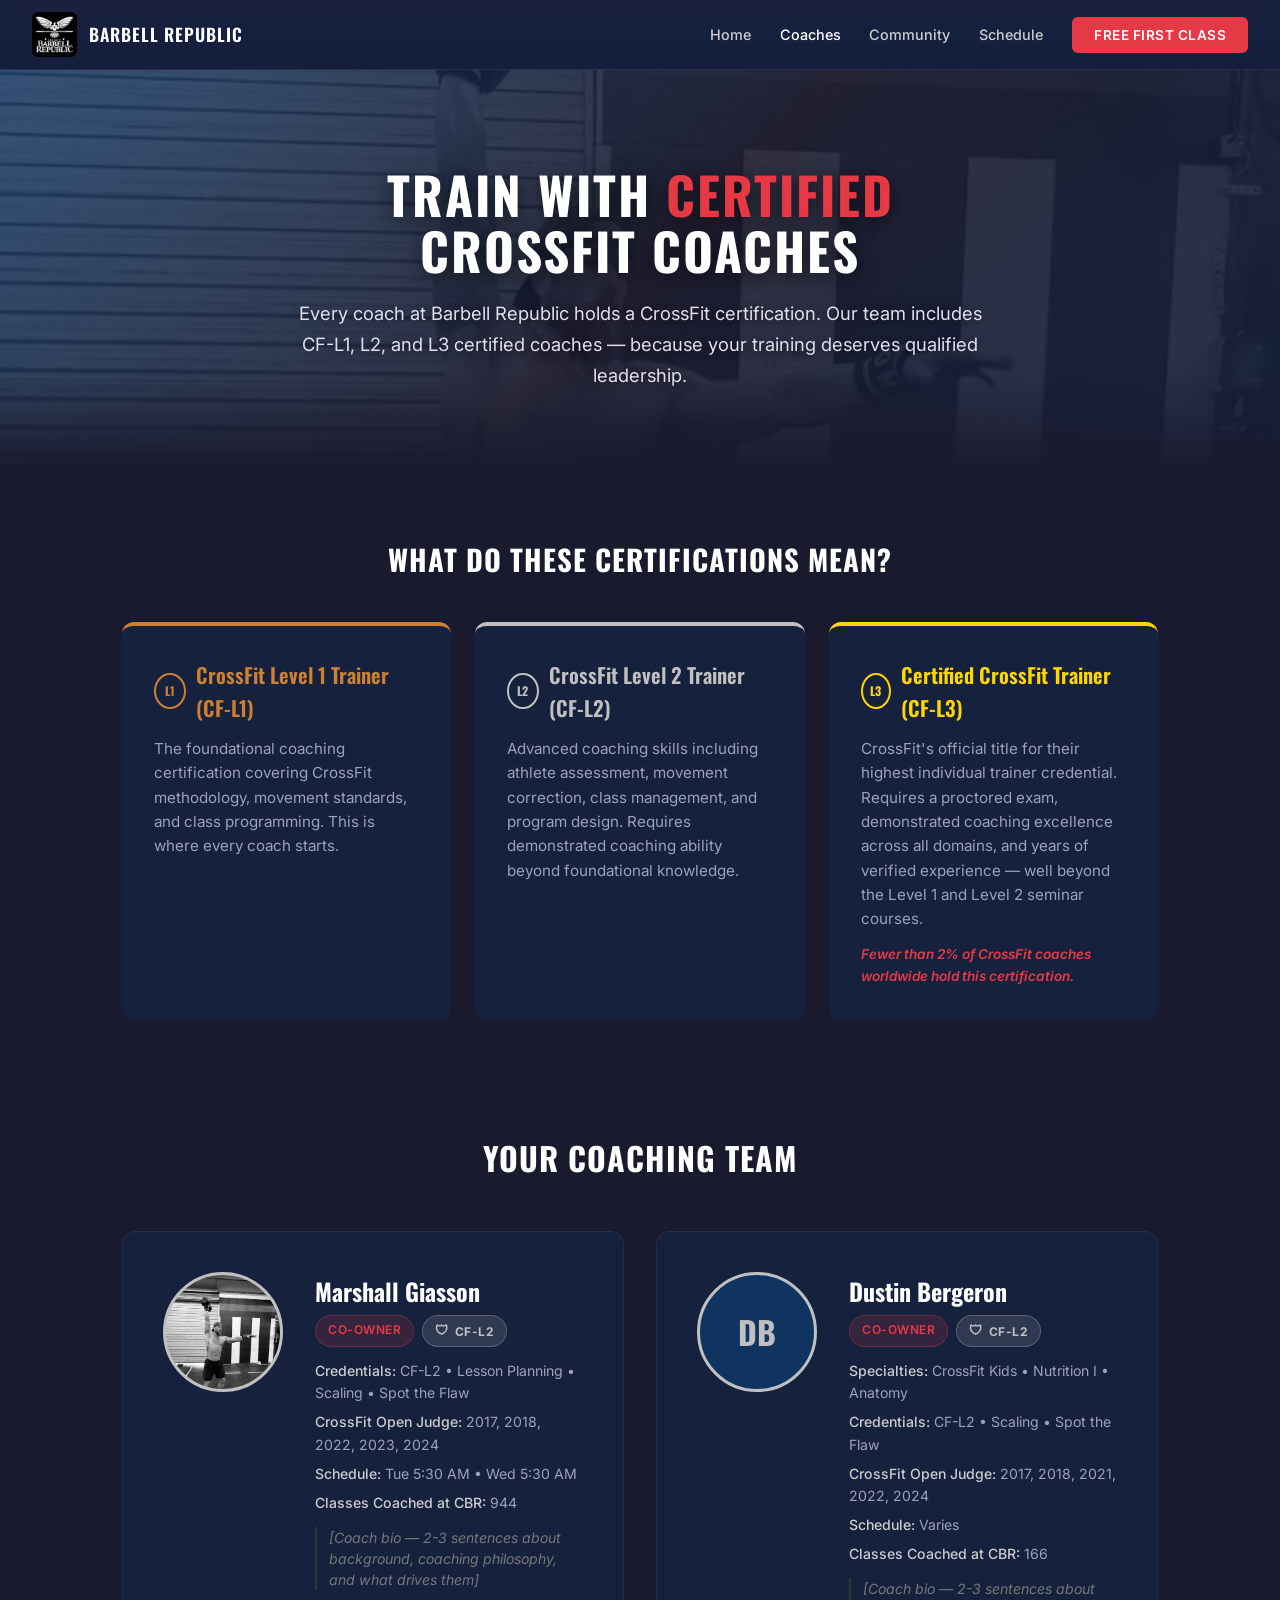
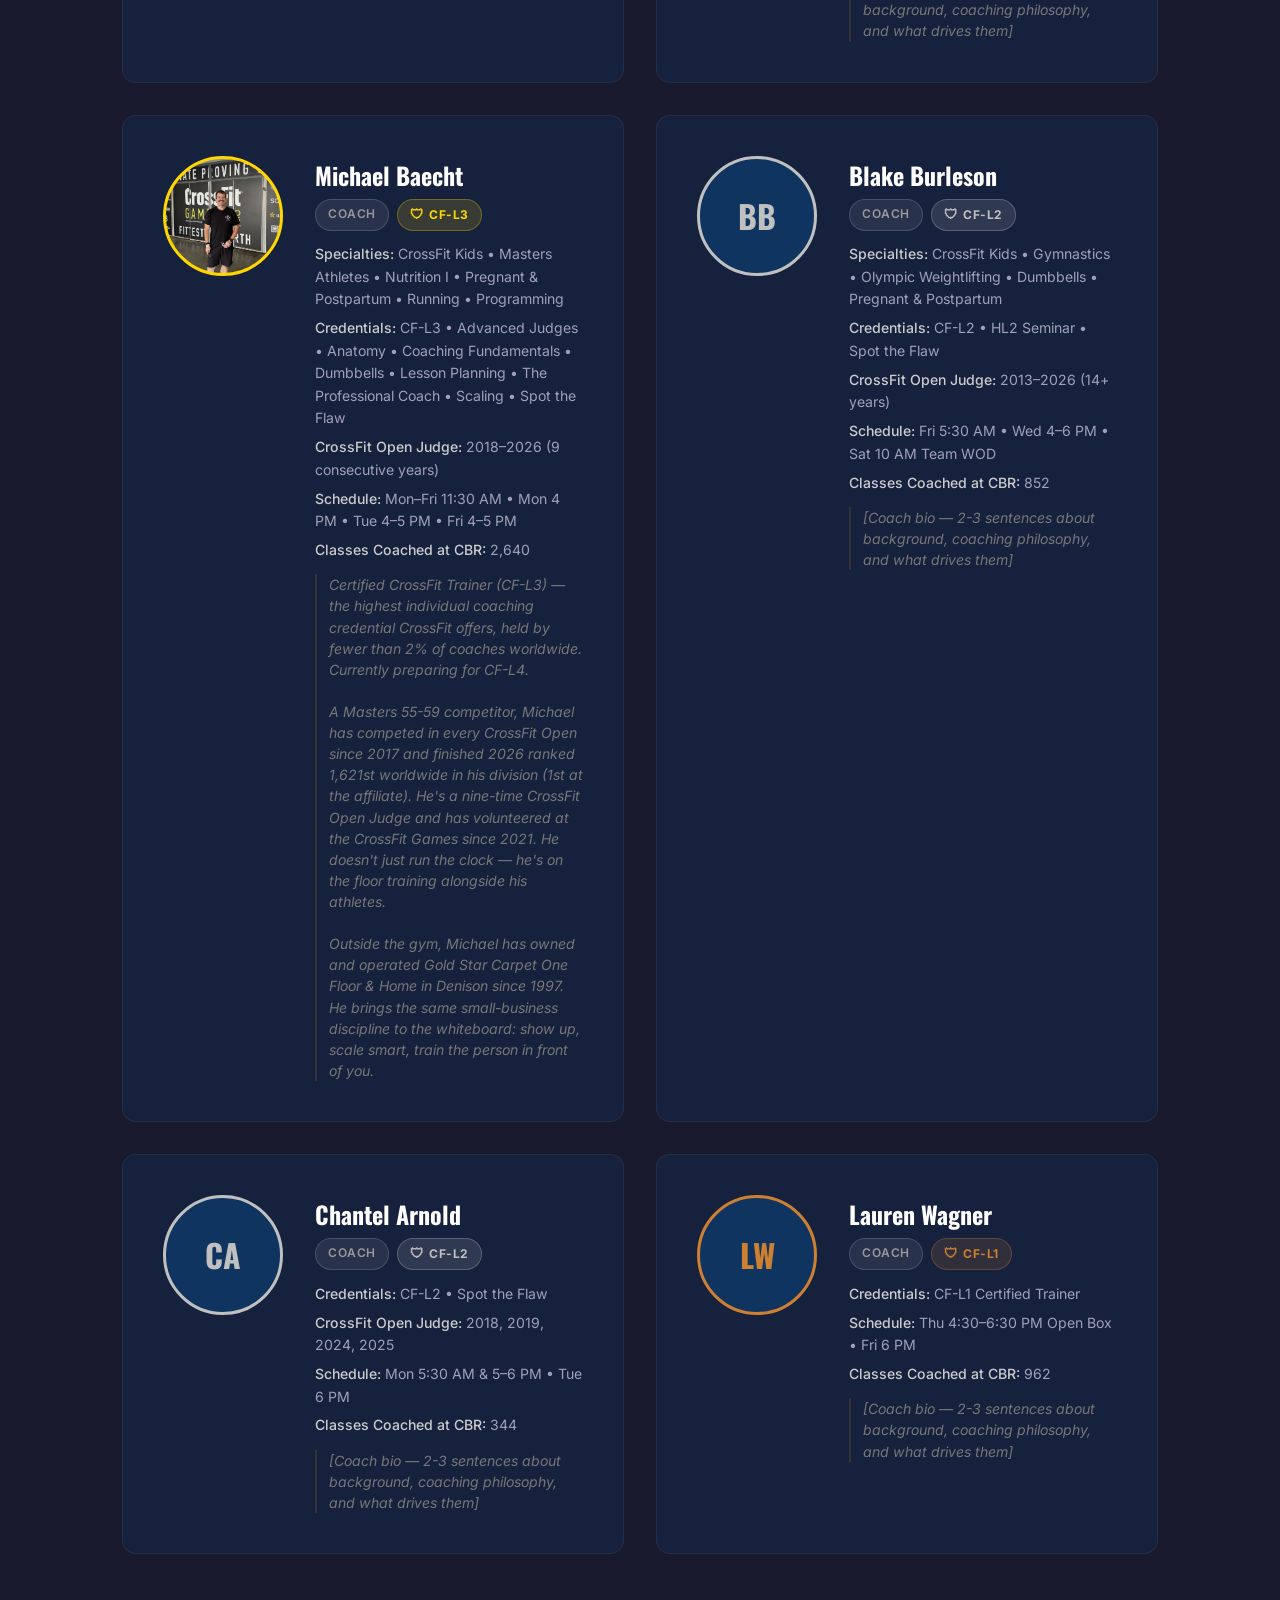
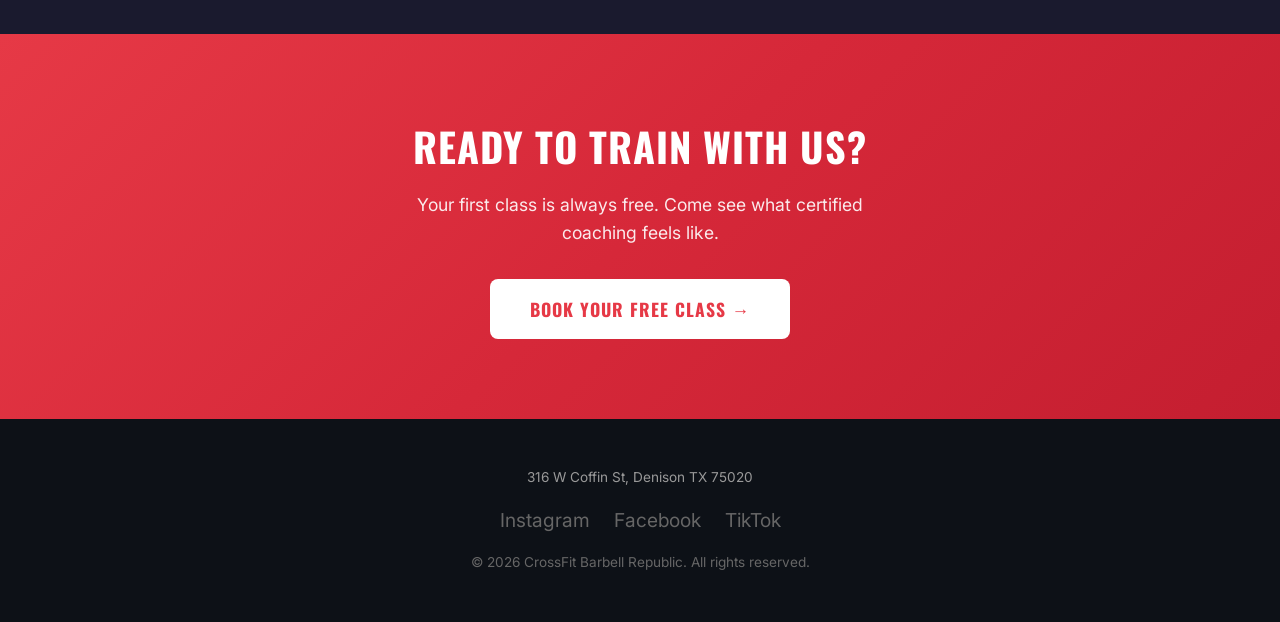
==== commit baa398a0: "Add verified class counts + Michael's full bio to coaches page Source: Wodify Coaches and Classes ex" ====
--- a/cbr_mockup_coaches.html
+++ b/cbr_mockup_coaches.html
@@ -193,7 +193,8 @@
         </div>
         <div class="coach-detail"><strong>Credentials:</strong> CF-L2 &bull; Lesson Planning &bull; Scaling &bull; Spot the Flaw</div>
         <div class="coach-detail"><strong>CrossFit Open Judge:</strong> 2017, 2018, 2022, 2023, 2024</div>
-        <div class="coach-detail"><strong>Classes:</strong> Tue 5:30 AM &bull; Wed 5:30 AM</div>
+        <div class="coach-detail"><strong>Schedule:</strong> Tue 5:30 AM &bull; Wed 5:30 AM</div>
+        <div class="coach-detail"><strong>Classes Coached at CBR:</strong> 944</div>
         <div class="coach-bio">[Coach bio &mdash; 2-3 sentences about background, coaching philosophy, and what drives them]</div>
       </div>
     </div>
@@ -210,7 +211,8 @@
         <div class="coach-detail"><strong>Specialties:</strong> CrossFit Kids &bull; Nutrition I &bull; Anatomy</div>
         <div class="coach-detail"><strong>Credentials:</strong> CF-L2 &bull; Scaling &bull; Spot the Flaw</div>
         <div class="coach-detail"><strong>CrossFit Open Judge:</strong> 2017, 2018, 2021, 2022, 2024</div>
-        <div class="coach-detail"><strong>Classes:</strong> Schedule varies</div>
+        <div class="coach-detail"><strong>Schedule:</strong> Varies</div>
+        <div class="coach-detail"><strong>Classes Coached at CBR:</strong> 166</div>
         <div class="coach-bio">[Coach bio &mdash; 2-3 sentences about background, coaching philosophy, and what drives them]</div>
       </div>
     </div>
@@ -227,8 +229,9 @@
         <div class="coach-detail"><strong>Specialties:</strong> CrossFit Kids &bull; Masters Athletes &bull; Nutrition I &bull; Pregnant &amp; Postpartum &bull; Running &bull; Programming</div>
         <div class="coach-detail"><strong>Credentials:</strong> CF-L3 &bull; Advanced Judges &bull; Anatomy &bull; Coaching Fundamentals &bull; Dumbbells &bull; Lesson Planning &bull; The Professional Coach &bull; Scaling &bull; Spot the Flaw</div>
         <div class="coach-detail"><strong>CrossFit Open Judge:</strong> 2018&ndash;2026 (9 consecutive years)</div>
-        <div class="coach-detail"><strong>Classes:</strong> Mon&ndash;Fri 11:30 AM &bull; Mon 4 PM &bull; Tue 4&ndash;5 PM &bull; Fri 4&ndash;5 PM</div>
-        <div class="coach-bio">[Coach bio &mdash; 2-3 sentences about background, coaching philosophy, and what drives them]</div>
+        <div class="coach-detail"><strong>Schedule:</strong> Mon&ndash;Fri 11:30 AM &bull; Mon 4 PM &bull; Tue 4&ndash;5 PM &bull; Fri 4&ndash;5 PM</div>
+        <div class="coach-detail"><strong>Classes Coached at CBR:</strong> 2,640</div>
+        <div class="coach-bio">Certified CrossFit Trainer (CF-L3) &mdash; the highest individual coaching credential CrossFit offers, held by fewer than 2% of coaches worldwide. Currently preparing for CF-L4.<br><br>A Masters 55-59 competitor, Michael has competed in every CrossFit Open since 2017 and finished 2026 ranked 1,621st worldwide in his division (1st at the affiliate). He's a nine-time CrossFit Open Judge and has volunteered at the CrossFit Games since 2021. He doesn't just run the clock &mdash; he's on the floor training alongside his athletes.<br><br>Outside the gym, Michael has owned and operated Gold Star Carpet One Floor &amp; Home in Denison since 1997. He brings the same small-business discipline to the whiteboard: show up, scale smart, train the person in front of you.</div>
       </div>
     </div>
 
@@ -244,7 +247,8 @@
         <div class="coach-detail"><strong>Specialties:</strong> CrossFit Kids &bull; Gymnastics &bull; Olympic Weightlifting &bull; Dumbbells &bull; Pregnant &amp; Postpartum</div>
         <div class="coach-detail"><strong>Credentials:</strong> CF-L2 &bull; HL2 Seminar &bull; Spot the Flaw</div>
         <div class="coach-detail"><strong>CrossFit Open Judge:</strong> 2013&ndash;2026 (14+ years)</div>
-        <div class="coach-detail"><strong>Classes:</strong> Fri 5:30 AM &bull; Wed 4&ndash;6 PM &bull; Sat 10 AM Team WOD</div>
+        <div class="coach-detail"><strong>Schedule:</strong> Fri 5:30 AM &bull; Wed 4&ndash;6 PM &bull; Sat 10 AM Team WOD</div>
+        <div class="coach-detail"><strong>Classes Coached at CBR:</strong> 852</div>
         <div class="coach-bio">[Coach bio &mdash; 2-3 sentences about background, coaching philosophy, and what drives them]</div>
       </div>
     </div>
@@ -260,7 +264,8 @@
         </div>
         <div class="coach-detail"><strong>Credentials:</strong> CF-L2 &bull; Spot the Flaw</div>
         <div class="coach-detail"><strong>CrossFit Open Judge:</strong> 2018, 2019, 2024, 2025</div>
-        <div class="coach-detail"><strong>Classes:</strong> Mon 5:30 AM &amp; 5&ndash;6 PM &bull; Tue 6 PM</div>
+        <div class="coach-detail"><strong>Schedule:</strong> Mon 5:30 AM &amp; 5&ndash;6 PM &bull; Tue 6 PM</div>
+        <div class="coach-detail"><strong>Classes Coached at CBR:</strong> 344</div>
         <div class="coach-bio">[Coach bio &mdash; 2-3 sentences about background, coaching philosophy, and what drives them]</div>
       </div>
     </div>
@@ -275,7 +280,8 @@
           <span class="cert-badge l1"><span class="shield">&#x1f6e1;</span> CF-L1</span>
         </div>
         <div class="coach-detail"><strong>Credentials:</strong> CF-L1 Certified Trainer</div>
-        <div class="coach-detail"><strong>Classes:</strong> Thu 4:30&ndash;6:30 PM Open Box &bull; Fri 6 PM</div>
+        <div class="coach-detail"><strong>Schedule:</strong> Thu 4:30&ndash;6:30 PM Open Box &bull; Fri 6 PM</div>
+        <div class="coach-detail"><strong>Classes Coached at CBR:</strong> 962</div>
         <div class="coach-bio">[Coach bio &mdash; 2-3 sentences about background, coaching philosophy, and what drives them]</div>
       </div>
     </div>
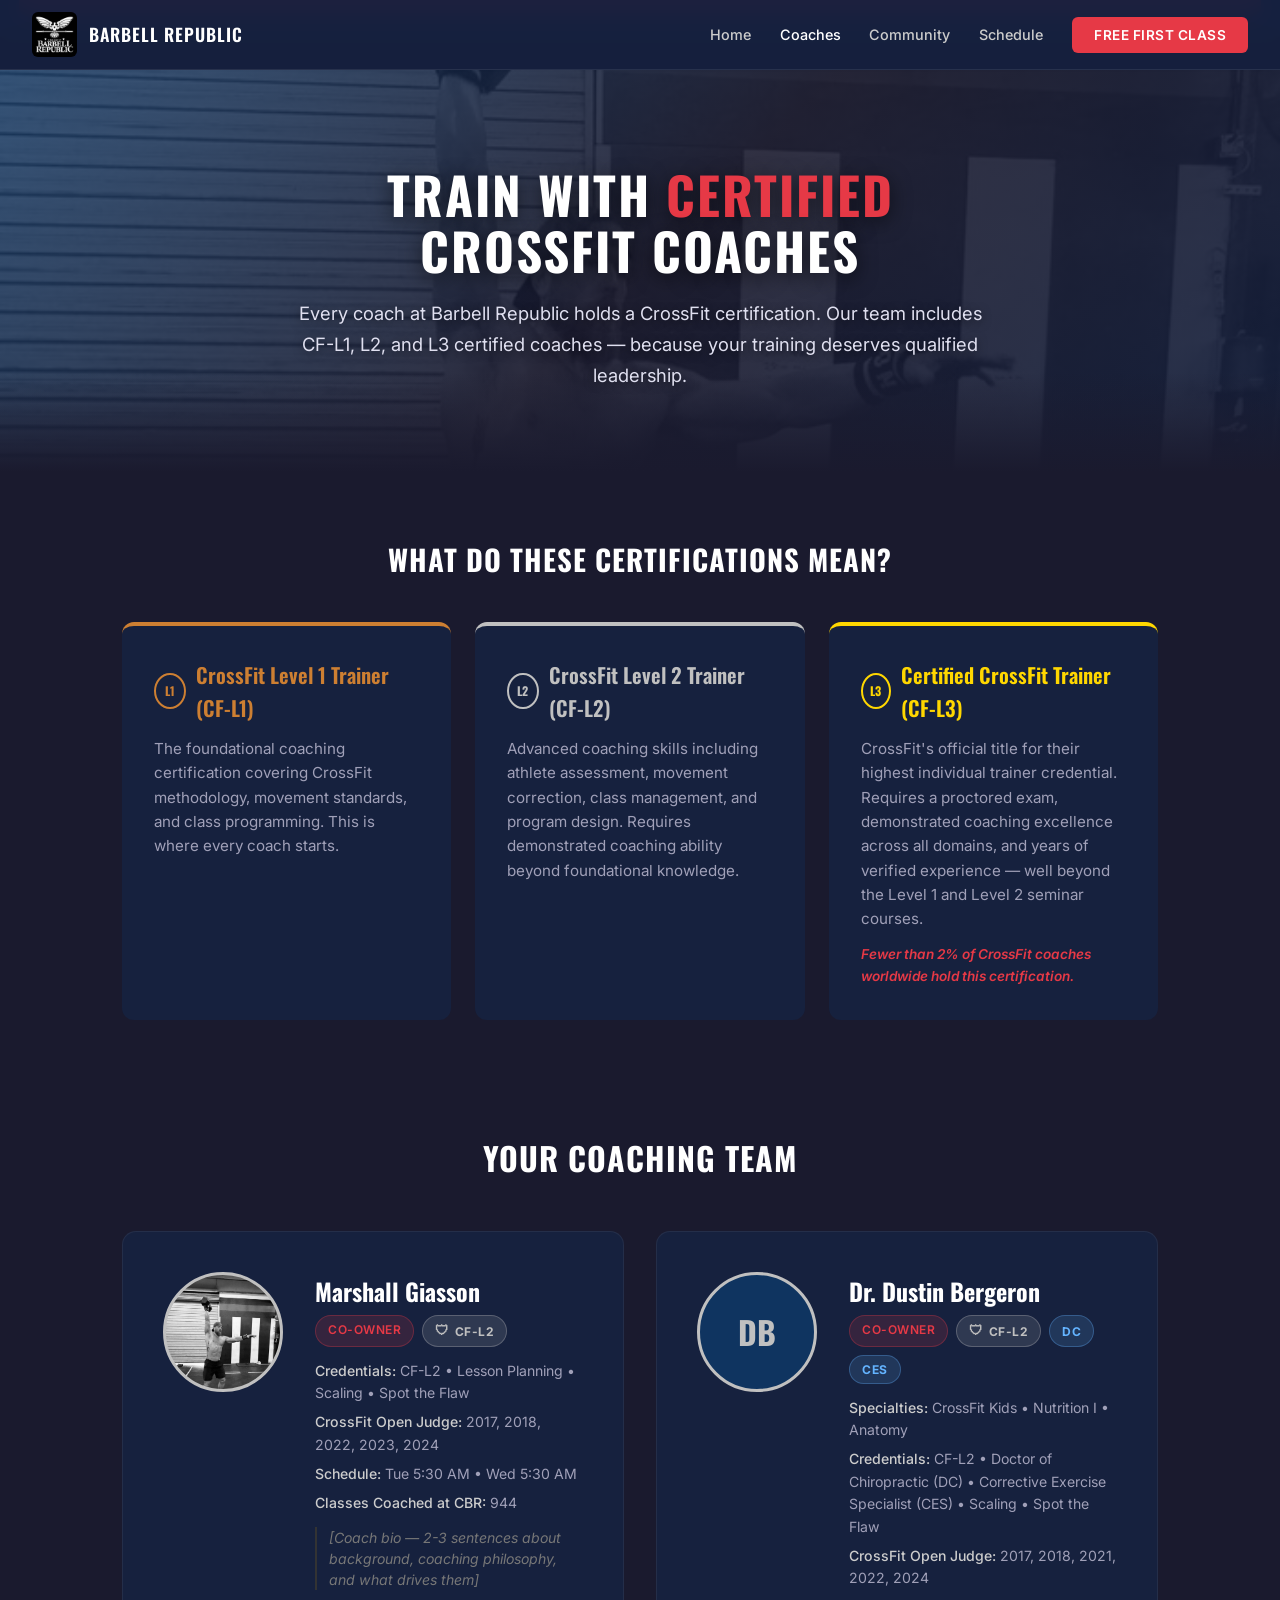
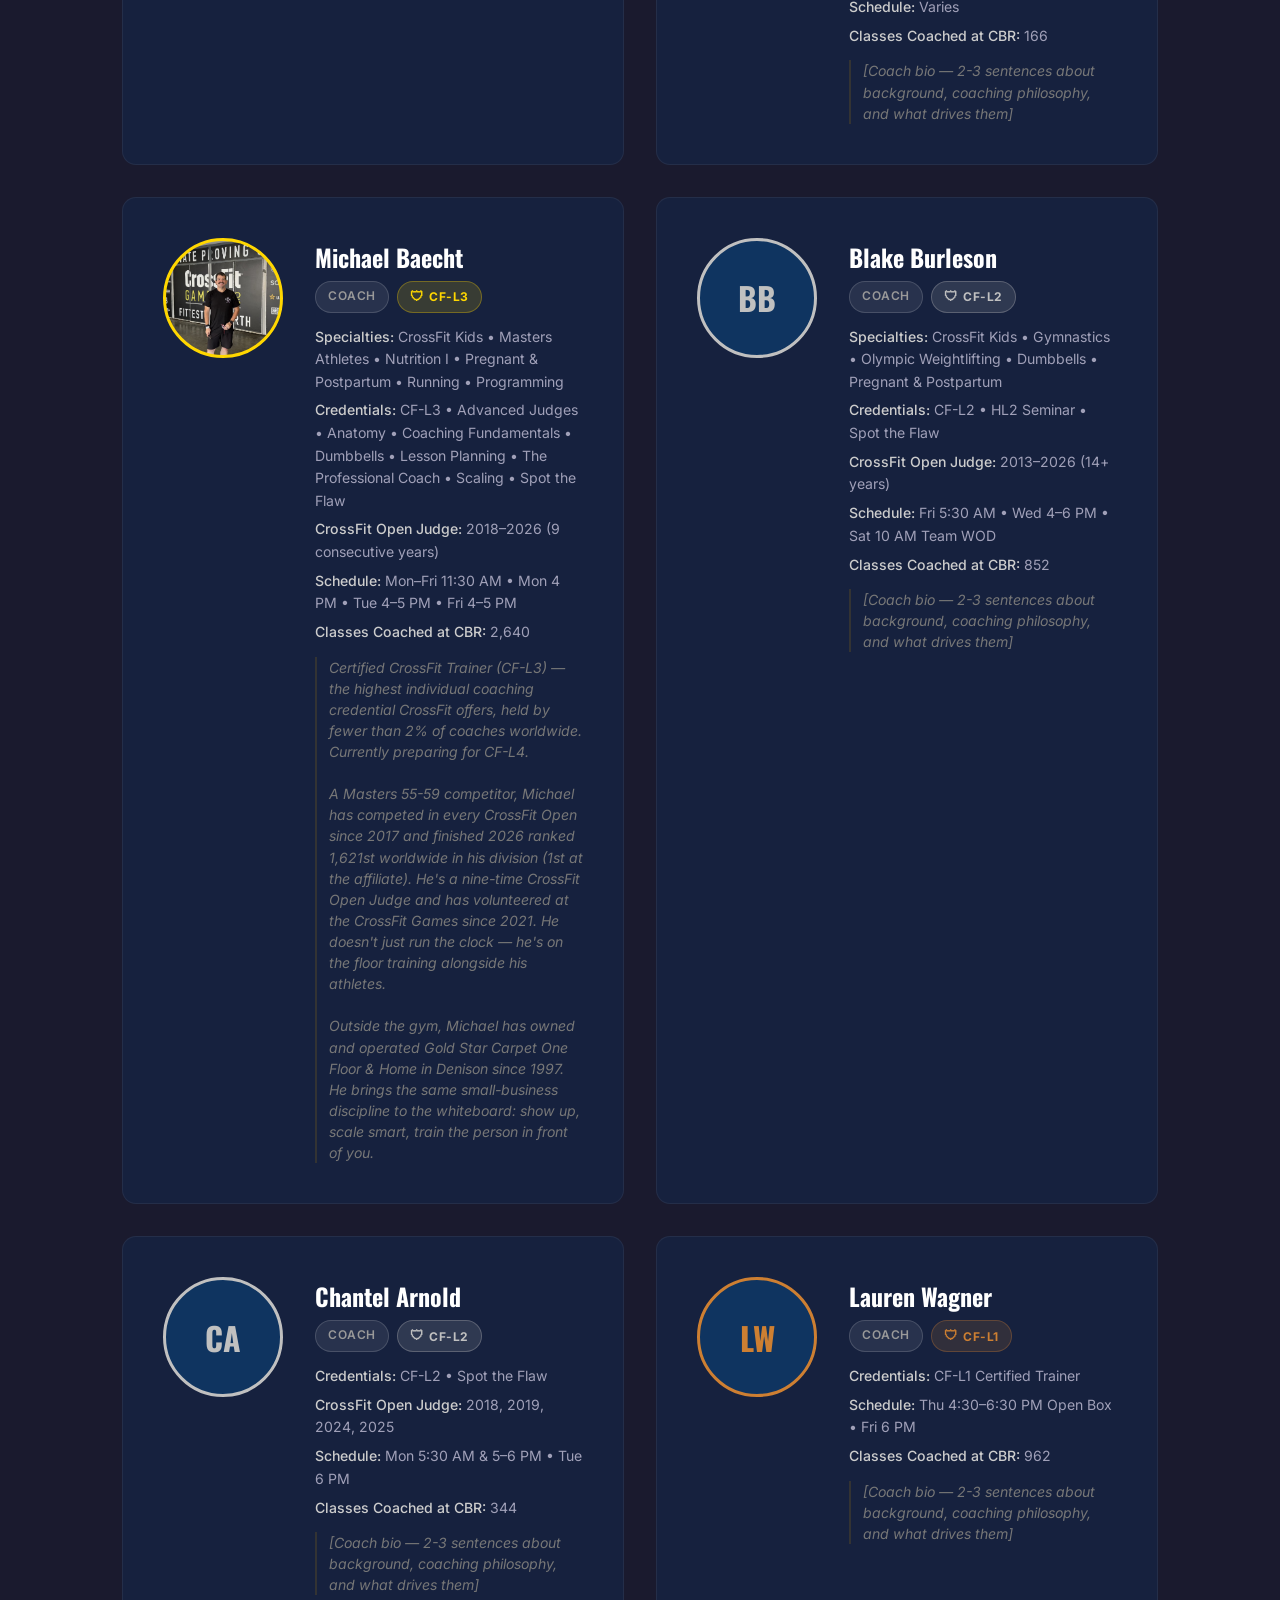
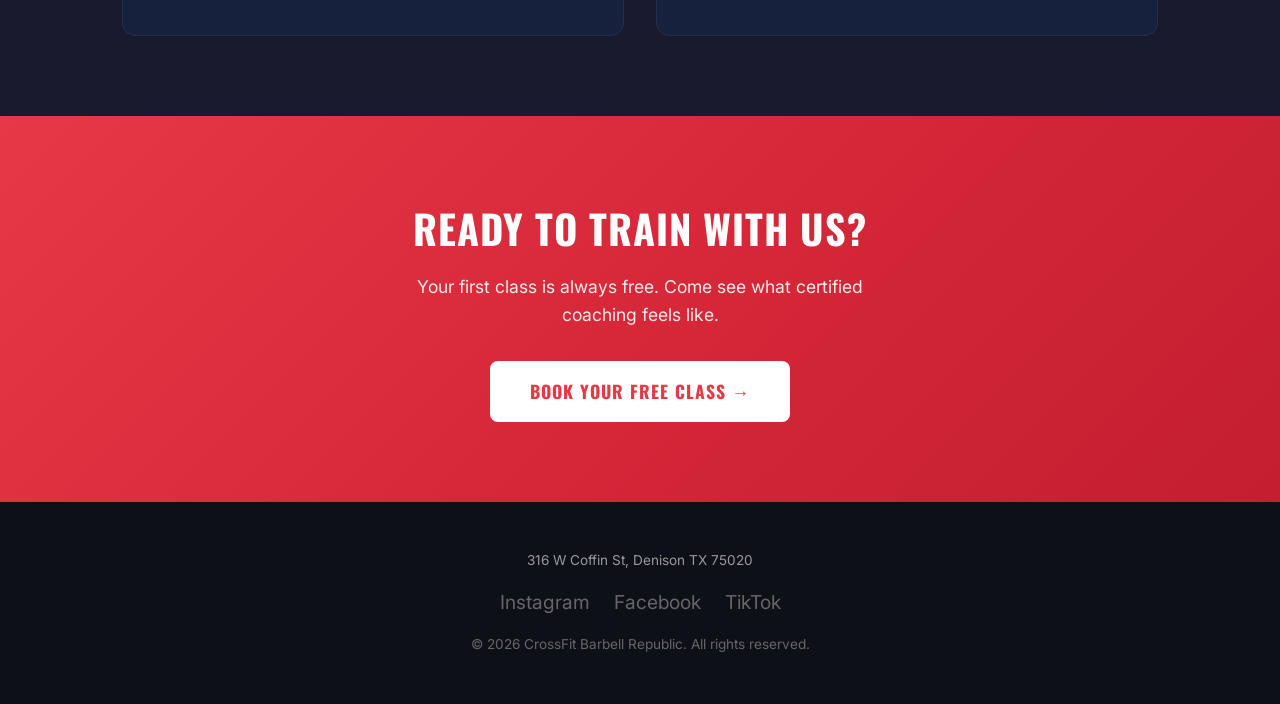
==== commit 37b87d84: "Add Dustin's professional credentials (DC + CES) - Update his name to 'Dr. Dustin Bergeron' to refle" ====
--- a/cbr_mockup_coaches.html
+++ b/cbr_mockup_coaches.html
@@ -203,13 +203,15 @@
     <div class="coach-card">
       <div class="coach-avatar l2">DB</div>
       <div class="coach-info">
-        <div class="coach-name">Dustin Bergeron</div>
+        <div class="coach-name">Dr. Dustin Bergeron</div>
         <div class="coach-badges">
           <span class="role-badge owner">Co-Owner</span>
           <span class="cert-badge l2"><span class="shield">&#x1f6e1;</span> CF-L2</span>
+          <span class="cert-badge" style="background:rgba(100,180,255,0.15);color:#64b4ff;border:1px solid rgba(100,180,255,0.3)">DC</span>
+          <span class="cert-badge" style="background:rgba(100,180,255,0.15);color:#64b4ff;border:1px solid rgba(100,180,255,0.3)">CES</span>
         </div>
         <div class="coach-detail"><strong>Specialties:</strong> CrossFit Kids &bull; Nutrition I &bull; Anatomy</div>
-        <div class="coach-detail"><strong>Credentials:</strong> CF-L2 &bull; Scaling &bull; Spot the Flaw</div>
+        <div class="coach-detail"><strong>Credentials:</strong> CF-L2 &bull; Doctor of Chiropractic (DC) &bull; Corrective Exercise Specialist (CES) &bull; Scaling &bull; Spot the Flaw</div>
         <div class="coach-detail"><strong>CrossFit Open Judge:</strong> 2017, 2018, 2021, 2022, 2024</div>
         <div class="coach-detail"><strong>Schedule:</strong> Varies</div>
         <div class="coach-detail"><strong>Classes Coached at CBR:</strong> 166</div>
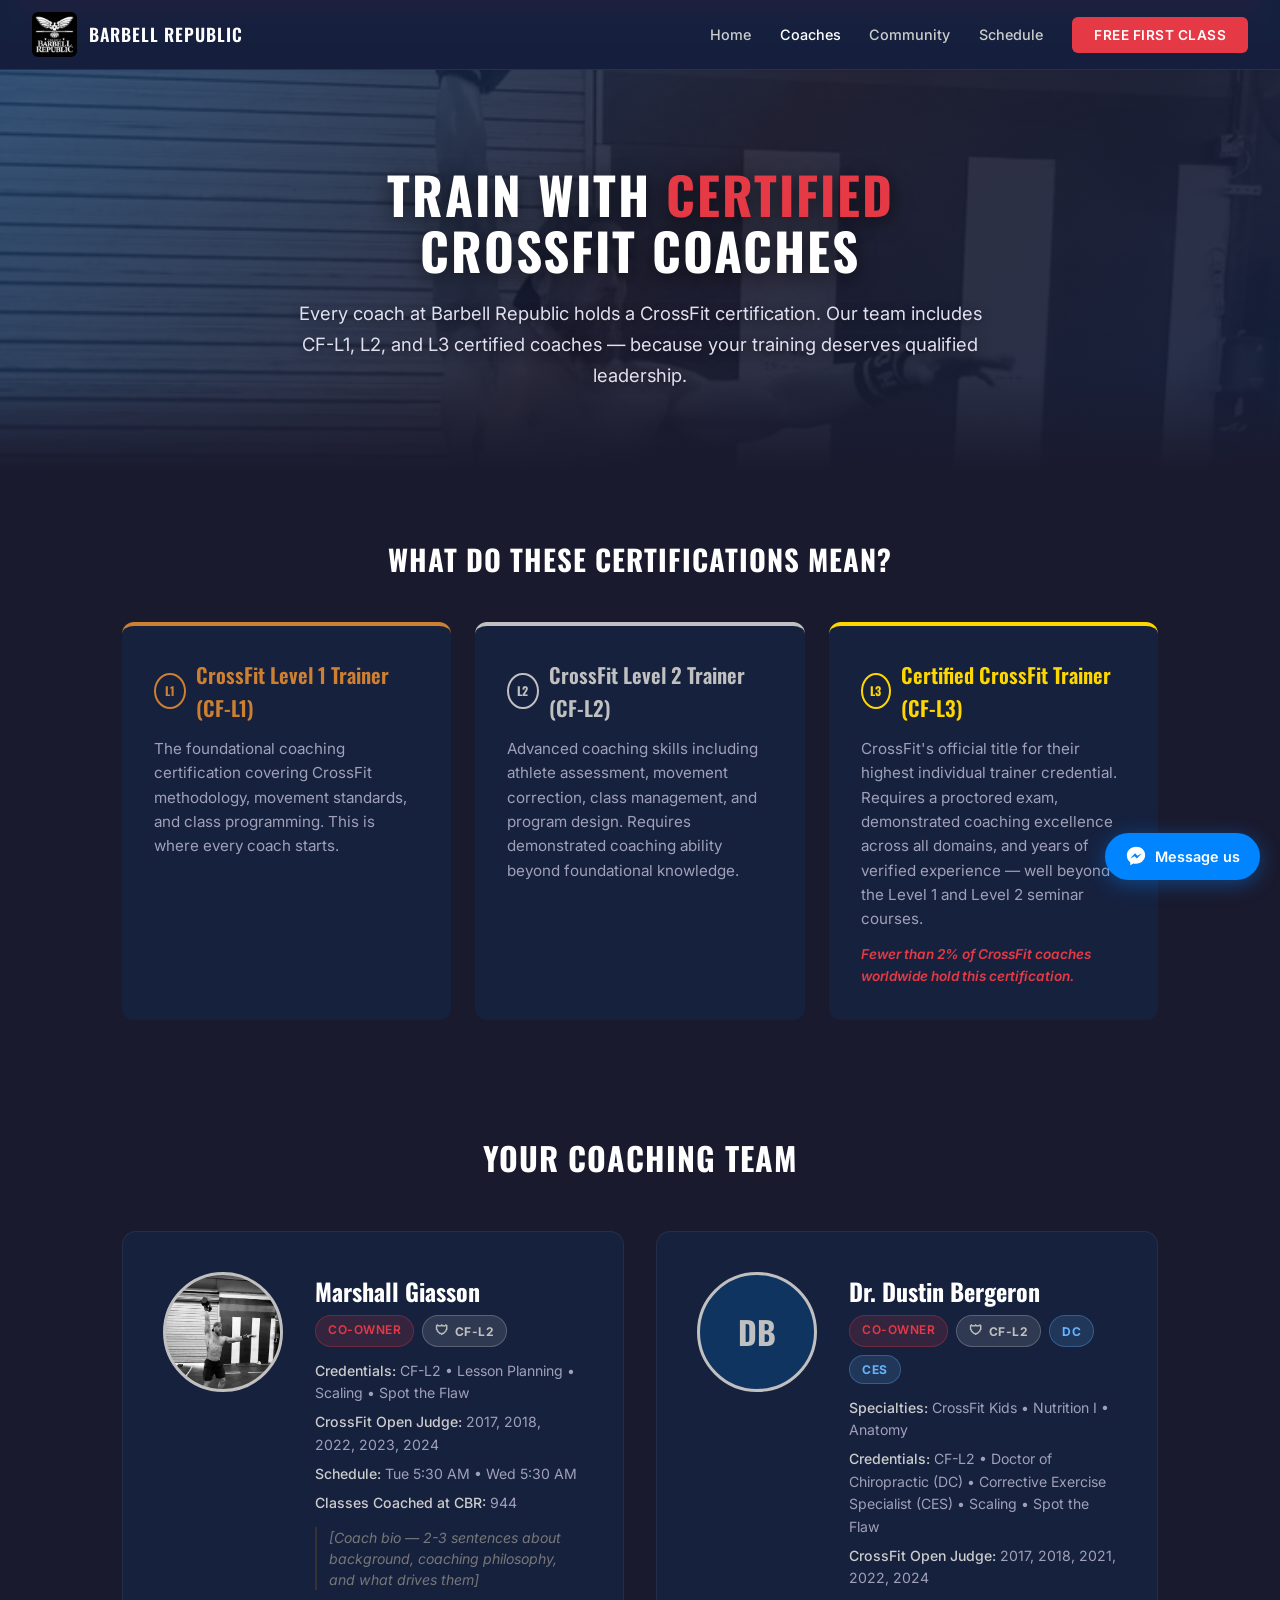
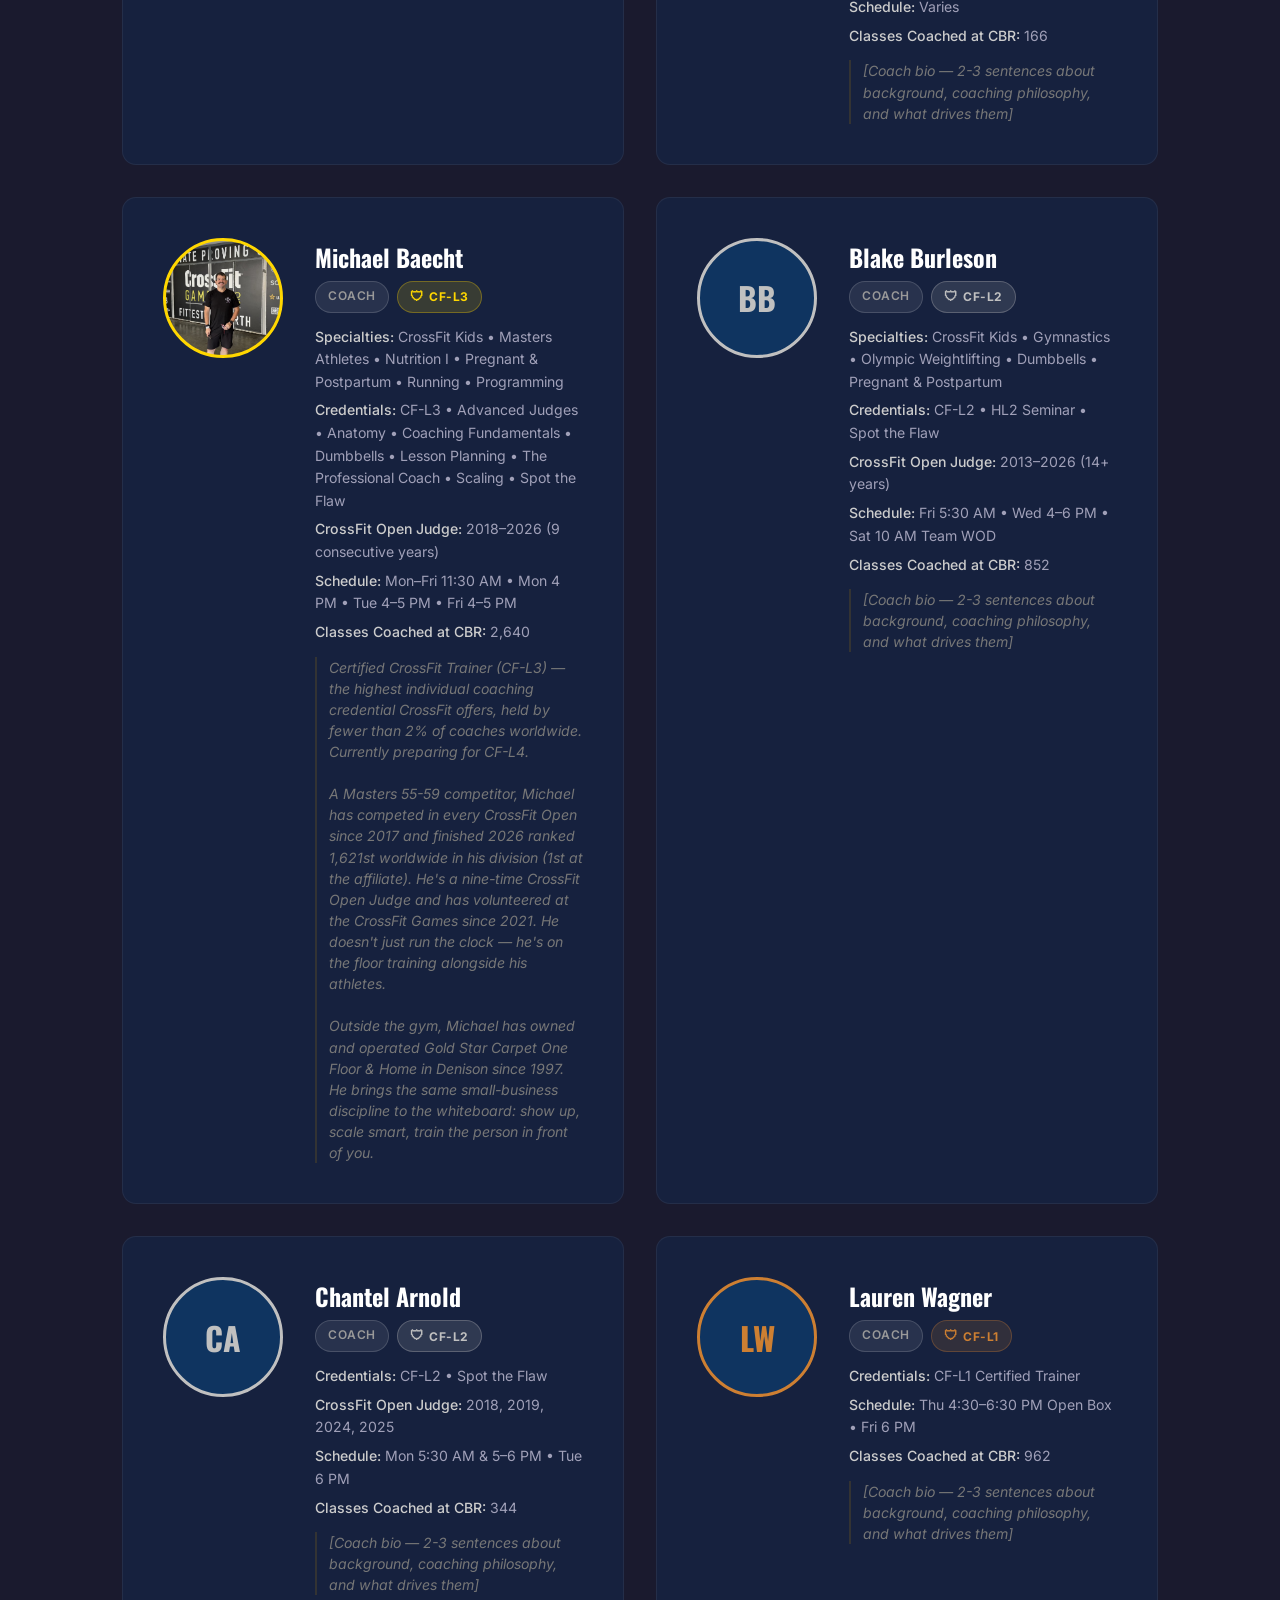
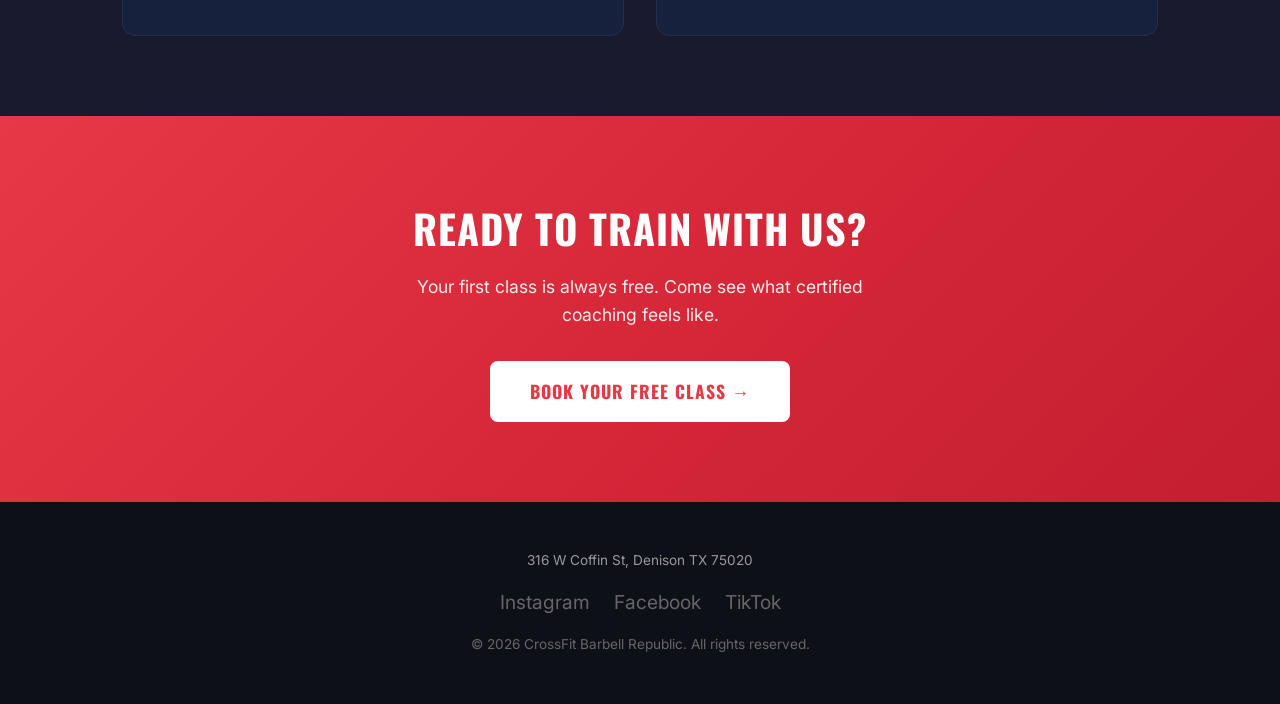
==== commit 731d643b: "Add floating Facebook Messenger button to all 4 pages - Fixed bottom-right, Facebook blue (#0084FF) " ====
--- a/cbr_mockup_coaches.html
+++ b/cbr_mockup_coaches.html
@@ -34,6 +34,12 @@
 .mobile-menu a{display:block;padding:0.9rem 1rem;color:#ccc;font-size:1rem;font-family:'Oswald',sans-serif;letter-spacing:1px;border-radius:8px;text-decoration:none;transition:background 0.2s}
 .mobile-menu a:hover,.mobile-menu a.active{background:rgba(255,255,255,0.06);color:#fff;text-decoration:none}
 .mobile-menu a.mobile-cta-btn{background:#e63946;color:#fff !important;text-align:center;font-weight:700;margin-top:0.5rem}
+
+/* FACEBOOK MESSENGER FLOATING BUTTON */
+.fb-message-btn{position:fixed;bottom:20px;right:20px;z-index:98;background:#0084FF;color:#fff !important;padding:12px 20px;border-radius:30px;font-weight:600;font-size:0.9rem;display:flex;align-items:center;gap:8px;box-shadow:0 4px 20px rgba(0,132,255,0.4);transition:all 0.3s;text-decoration:none !important}
+.fb-message-btn:hover{background:#0073e0;transform:translateY(-2px);box-shadow:0 6px 30px rgba(0,132,255,0.5)}
+.fb-message-btn svg{width:22px;height:22px;fill:currentColor;flex-shrink:0}
+@media(max-width:768px){.fb-message-btn{padding:12px;border-radius:50%}.fb-message-btn .label{display:none}}
 
 /* HERO — Option A: Photo background + dark overlay */
 .hero{position:relative;padding:6rem 2rem 5rem;text-align:center;overflow:hidden;background-image:url('coach-marshall.jpg');background-size:cover;background-position:center 30%}
@@ -309,5 +315,11 @@
   <p>&copy; 2026 CrossFit Barbell Republic. All rights reserved.</p>
 </footer>
 
+<!-- FACEBOOK MESSENGER FLOATING BUTTON -->
+<a href="https://m.me/crossfitbarbellrepublic" target="_blank" rel="noopener" class="fb-message-btn" aria-label="Message us on Facebook Messenger">
+  <svg viewBox="0 0 24 24" xmlns="http://www.w3.org/2000/svg"><path d="M12 2C6.486 2 2 6.262 2 11.5c0 2.982 1.45 5.63 3.71 7.362V22l3.389-1.866c.904.25 1.86.366 2.901.366 5.514 0 10-4.262 10-9.5S17.514 2 12 2zm1.008 12.839l-2.53-2.7-4.945 2.7 5.44-5.777 2.59 2.7 4.885-2.7-5.44 5.777z"/></svg>
+  <span class="label">Message us</span>
+</a>
+
 </body>
 </html>
